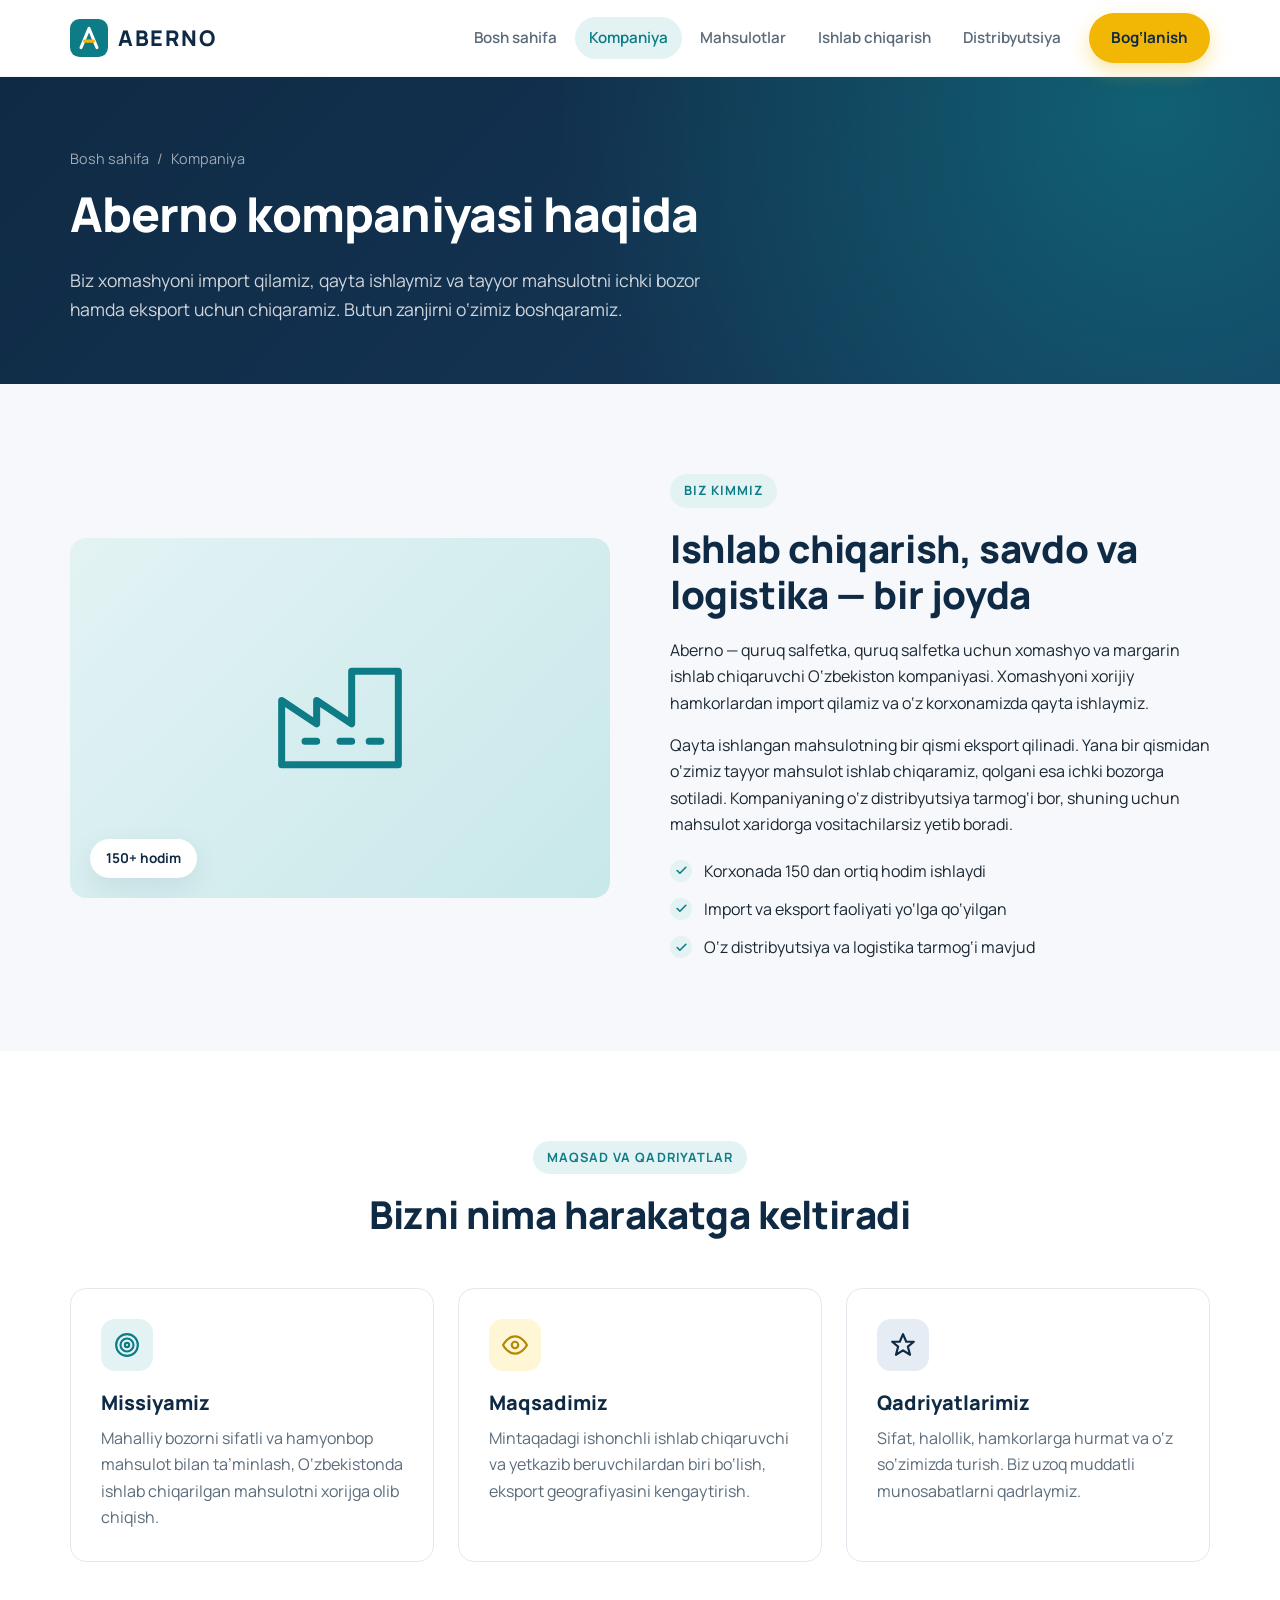
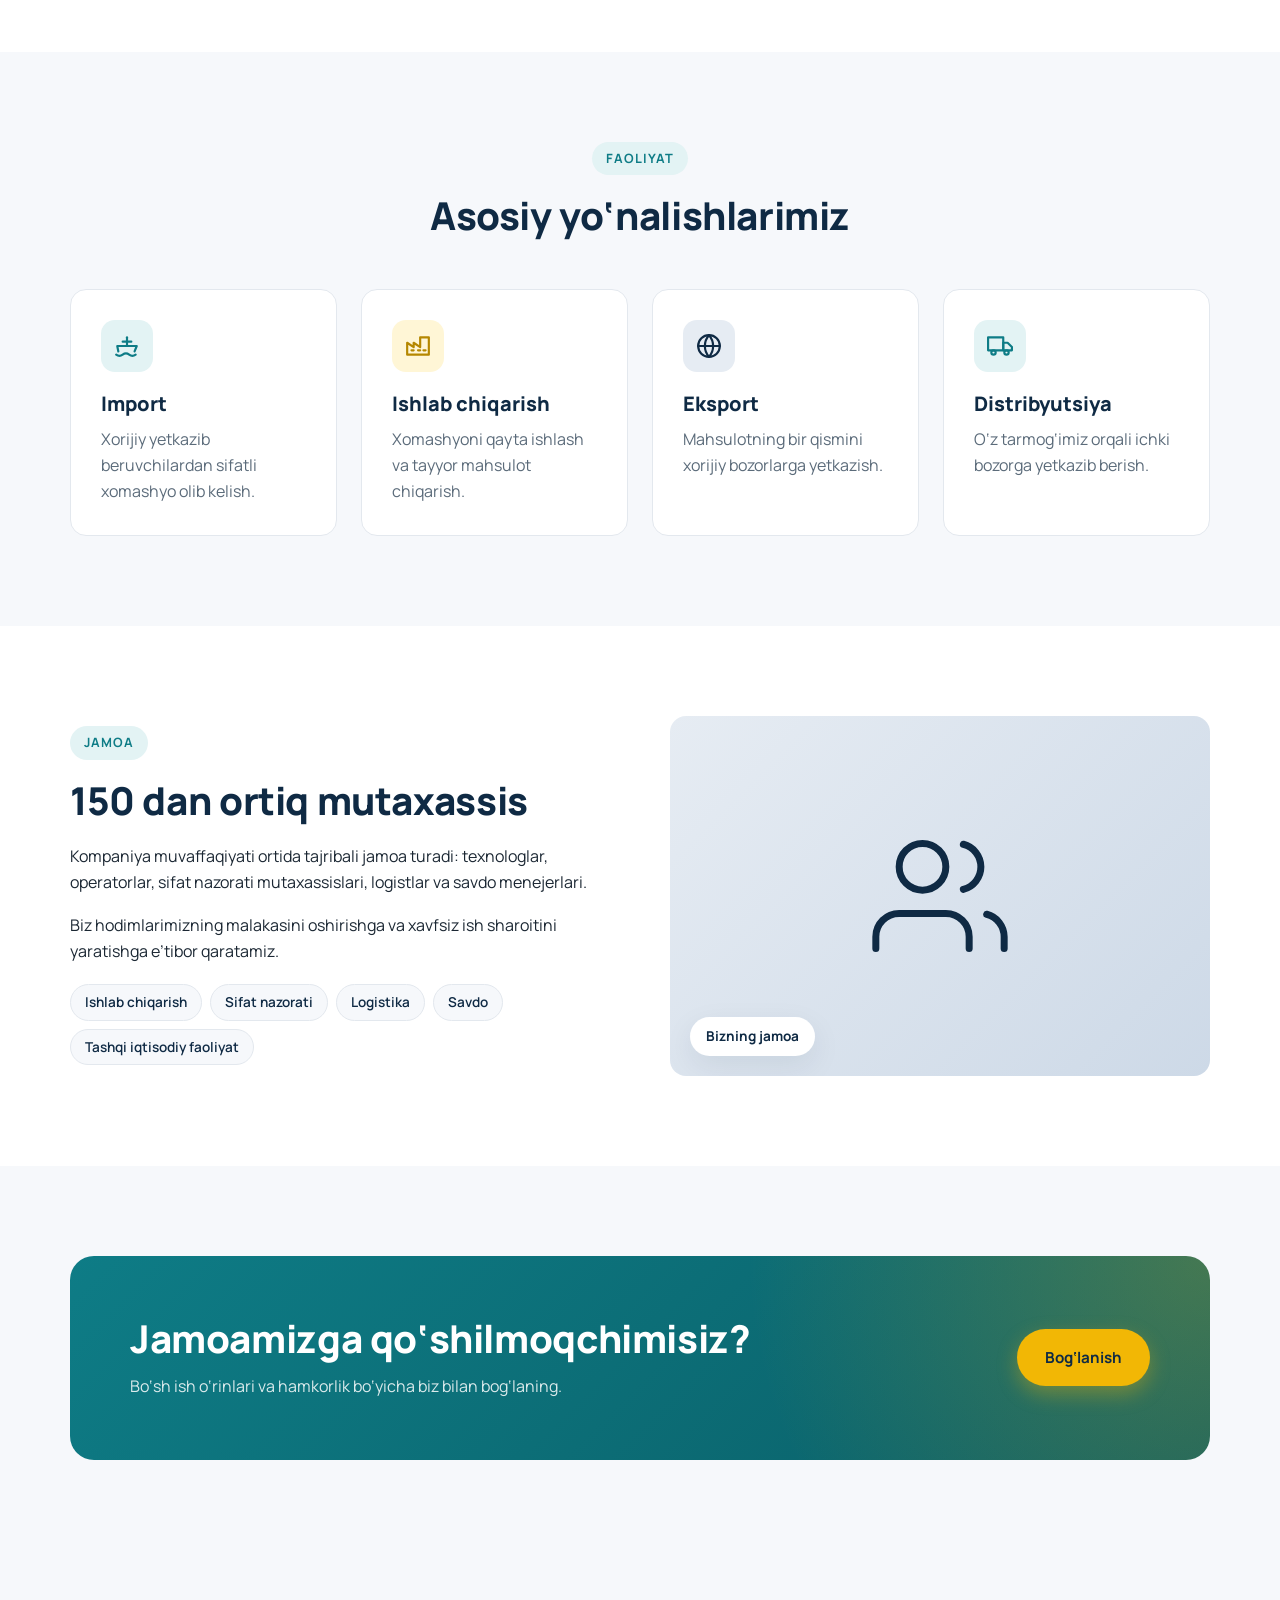
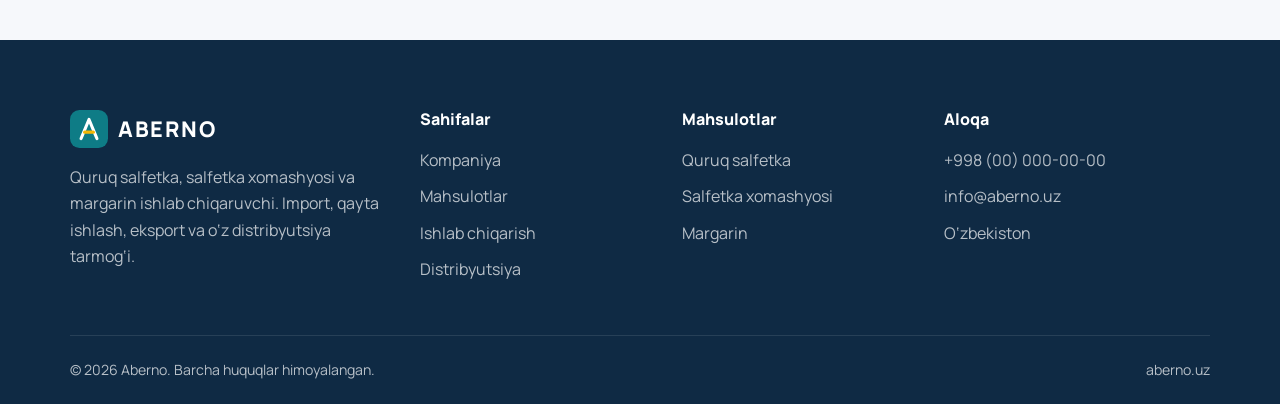
==== about.html @ 9ae6fd82 "Aberno kompaniyasi sayti: 6 ta sahifa, umumiy CSS va JS" ====
<!DOCTYPE html>
<html lang="uz">
<head>
  <meta charset="UTF-8">
  <meta name="viewport" content="width=device-width, initial-scale=1.0">
  <title>Kompaniya haqida — Aberno</title>
  <meta name="description" content="Aberno kompaniyasi haqida: 150 dan ortiq hodim, o‘z ishlab chiqarishi, import, eksport va distribyutsiya tarmog‘i.">
  <link rel="icon" href="assets/logo.svg" type="image/svg+xml">
  <link rel="preconnect" href="https://fonts.googleapis.com">
  <link rel="preconnect" href="https://fonts.gstatic.com" crossorigin>
  <link href="https://fonts.googleapis.com/css2?family=Manrope:wght@400;500;600;700;800&display=swap" rel="stylesheet">
  <link rel="stylesheet" href="css/style.css">
</head>
<body>

  <header class="header">
    <div class="container header__inner">
      <a href="index.html" class="logo"><img src="assets/logo.svg" alt="" width="38" height="38"><span>ABERNO</span></a>
      <nav class="nav" id="nav" aria-label="Asosiy menyu">
        <a href="index.html" class="nav__link">Bosh sahifa</a>
        <a href="about.html" class="nav__link" aria-current="page">Kompaniya</a>
        <a href="products.html" class="nav__link">Mahsulotlar</a>
        <a href="production.html" class="nav__link">Ishlab chiqarish</a>
        <a href="distribution.html" class="nav__link">Distribyutsiya</a>
        <a href="contact.html" class="btn btn--primary nav__cta">Bog‘lanish</a>
      </nav>
      <button class="burger" aria-label="Menyuni ochish" aria-expanded="false" aria-controls="nav"><span></span><span></span><span></span></button>
    </div>
  </header>

  <main>
    <section class="page-hero">
      <div class="container">
        <div class="breadcrumb"><a href="index.html">Bosh sahifa</a><span>/</span><span>Kompaniya</span></div>
        <h1>Aberno kompaniyasi haqida</h1>
        <p>Biz xomashyoni import qilamiz, qayta ishlaymiz va tayyor mahsulotni ichki bozor hamda eksport uchun chiqaramiz. Butun zanjirni o‘zimiz boshqaramiz.</p>
      </div>
    </section>

    <!-- Kompaniya haqida -->
    <section class="section">
      <div class="container split">
        <div class="split__media bg-teal reveal">
          <svg class="big-icon" viewBox="0 0 24 24" fill="none" stroke="currentColor" stroke-width="1.2" stroke-linecap="round" stroke-linejoin="round" aria-hidden="true"><path d="M2 20V9l6 4V9l6 4V4h8v16Z"/><path d="M6 16h2M12 16h2M17 16h2"/></svg>
          <span class="tag">150+ hodim</span>
        </div>
        <div class="reveal">
          <span class="eyebrow eyebrow--dark">Biz kimmiz</span>
          <h2>Ishlab chiqarish, savdo va logistika — bir joyda</h2>
          <p>Aberno — quruq salfetka, quruq salfetka uchun xomashyo va margarin ishlab chiqaruvchi O‘zbekiston kompaniyasi. Xomashyoni xorijiy hamkorlardan import qilamiz va o‘z korxonamizda qayta ishlaymiz.</p>
          <p>Qayta ishlangan mahsulotning bir qismi eksport qilinadi. Yana bir qismidan o‘zimiz tayyor mahsulot ishlab chiqaramiz, qolgani esa ichki bozorga sotiladi. Kompaniyaning o‘z distribyutsiya tarmog‘i bor, shuning uchun mahsulot xaridorga vositachilarsiz yetib boradi.</p>
          <ul class="check-list">
            <li>Korxonada 150 dan ortiq hodim ishlaydi</li>
            <li>Import va eksport faoliyati yo‘lga qo‘yilgan</li>
            <li>O‘z distribyutsiya va logistika tarmog‘i mavjud</li>
          </ul>
        </div>
      </div>
    </section>

    <!-- Missiya / qarashlar -->
    <section class="section section--white">
      <div class="container">
        <div class="section__head reveal">
          <span class="eyebrow eyebrow--dark">Maqsad va qadriyatlar</span>
          <h2>Bizni nima harakatga keltiradi</h2>
        </div>
        <div class="grid grid--3">
          <div class="card reveal">
            <div class="icon-box"><svg viewBox="0 0 24 24" fill="none" stroke="currentColor" stroke-width="2" stroke-linecap="round" stroke-linejoin="round"><circle cx="12" cy="12" r="10"/><circle cx="12" cy="12" r="6"/><circle cx="12" cy="12" r="2"/></svg></div>
            <h3>Missiyamiz</h3>
            <p>Mahalliy bozorni sifatli va hamyonbop mahsulot bilan ta’minlash, O‘zbekistonda ishlab chiqarilgan mahsulotni xorijga olib chiqish.</p>
          </div>
          <div class="card reveal">
            <div class="icon-box icon-box--accent"><svg viewBox="0 0 24 24" fill="none" stroke="currentColor" stroke-width="2" stroke-linecap="round" stroke-linejoin="round"><path d="M1 12s4-8 11-8 11 8 11 8-4 8-11 8S1 12 1 12Z"/><circle cx="12" cy="12" r="3"/></svg></div>
            <h3>Maqsadimiz</h3>
            <p>Mintaqadagi ishonchli ishlab chiqaruvchi va yetkazib beruvchilardan biri bo‘lish, eksport geografiyasini kengaytirish.</p>
          </div>
          <div class="card reveal">
            <div class="icon-box icon-box--navy"><svg viewBox="0 0 24 24" fill="none" stroke="currentColor" stroke-width="2" stroke-linecap="round" stroke-linejoin="round"><path d="m12 2 3 7h7l-5.5 4.5 2 7.5L12 17l-6.5 4 2-7.5L2 9h7z"/></svg></div>
            <h3>Qadriyatlarimiz</h3>
            <p>Sifat, halollik, hamkorlarga hurmat va o‘z so‘zimizda turish. Biz uzoq muddatli munosabatlarni qadrlaymiz.</p>
          </div>
        </div>
      </div>
    </section>

    <!-- Faoliyat yo'nalishlari -->
    <section class="section">
      <div class="container">
        <div class="section__head reveal">
          <span class="eyebrow eyebrow--dark">Faoliyat</span>
          <h2>Asosiy yo‘nalishlarimiz</h2>
        </div>
        <div class="grid grid--4">
          <div class="card reveal">
            <div class="icon-box"><svg viewBox="0 0 24 24" fill="none" stroke="currentColor" stroke-width="2" stroke-linecap="round" stroke-linejoin="round"><path d="M2 20c2 1.5 4 1.5 6 0s4-1.5 6 0 4 1.5 6 0"/><path d="M4 17 3 12h18l-2 5"/><path d="M12 12V4"/><path d="M8 8h8"/></svg></div>
            <h3>Import</h3>
            <p>Xorijiy yetkazib beruvchilardan sifatli xomashyo olib kelish.</p>
          </div>
          <div class="card reveal">
            <div class="icon-box icon-box--accent"><svg viewBox="0 0 24 24" fill="none" stroke="currentColor" stroke-width="2" stroke-linecap="round" stroke-linejoin="round"><path d="M2 20V9l6 4V9l6 4V4h8v16Z"/><path d="M6 16h2M12 16h2M17 16h2"/></svg></div>
            <h3>Ishlab chiqarish</h3>
            <p>Xomashyoni qayta ishlash va tayyor mahsulot chiqarish.</p>
          </div>
          <div class="card reveal">
            <div class="icon-box icon-box--navy"><svg viewBox="0 0 24 24" fill="none" stroke="currentColor" stroke-width="2" stroke-linecap="round" stroke-linejoin="round"><circle cx="12" cy="12" r="10"/><path d="M2 12h20"/><path d="M12 2a15 15 0 0 1 0 20 15 15 0 0 1 0-20"/></svg></div>
            <h3>Eksport</h3>
            <p>Mahsulotning bir qismini xorijiy bozorlarga yetkazish.</p>
          </div>
          <div class="card reveal">
            <div class="icon-box"><svg viewBox="0 0 24 24" fill="none" stroke="currentColor" stroke-width="2" stroke-linecap="round" stroke-linejoin="round"><path d="M1 4h14v12H1z"/><path d="M15 9h4l4 4v3h-8z"/><circle cx="6" cy="18" r="2"/><circle cx="18" cy="18" r="2"/></svg></div>
            <h3>Distribyutsiya</h3>
            <p>O‘z tarmog‘imiz orqali ichki bozorga yetkazib berish.</p>
          </div>
        </div>
      </div>
    </section>

    <!-- Jamoa -->
    <section class="section section--white">
      <div class="container split split--reverse">
        <div class="split__media bg-navy reveal">
          <svg class="big-icon" viewBox="0 0 24 24" fill="none" stroke="currentColor" stroke-width="1.2" stroke-linecap="round" stroke-linejoin="round" aria-hidden="true"><path d="M17 21v-2a4 4 0 0 0-4-4H5a4 4 0 0 0-4 4v2"/><circle cx="9" cy="7" r="4"/><path d="M23 21v-2a4 4 0 0 0-3-3.87"/><path d="M16 3.13a4 4 0 0 1 0 7.75"/></svg>
          <span class="tag">Bizning jamoa</span>
        </div>
        <div class="reveal">
          <span class="eyebrow eyebrow--dark">Jamoa</span>
          <h2>150 dan ortiq mutaxassis</h2>
          <p>Kompaniya muvaffaqiyati ortida tajribali jamoa turadi: texnologlar, operatorlar, sifat nazorati mutaxassislari, logistlar va savdo menejerlari.</p>
          <p>Biz hodimlarimizning malakasini oshirishga va xavfsiz ish sharoitini yaratishga e’tibor qaratamiz.</p>
          <div class="chips">
            <span class="chip">Ishlab chiqarish</span>
            <span class="chip">Sifat nazorati</span>
            <span class="chip">Logistika</span>
            <span class="chip">Savdo</span>
            <span class="chip">Tashqi iqtisodiy faoliyat</span>
          </div>
        </div>
      </div>
    </section>

    <section class="section">
      <div class="container">
        <div class="cta reveal">
          <div>
            <h2>Jamoamizga qo‘shilmoqchimisiz?</h2>
            <p>Bo‘sh ish o‘rinlari va hamkorlik bo‘yicha biz bilan bog‘laning.</p>
          </div>
          <div class="cta__actions">
            <a href="contact.html" class="btn btn--primary">Bog‘lanish</a>
          </div>
        </div>
      </div>
    </section>
  </main>

  <footer class="footer">
    <div class="container">
      <div class="footer__grid">
        <div>
          <a href="index.html" class="logo"><img src="assets/logo.svg" alt="" width="38" height="38"><span>ABERNO</span></a>
          <p>Quruq salfetka, salfetka xomashyosi va margarin ishlab chiqaruvchi. Import, qayta ishlash, eksport va o‘z distribyutsiya tarmog‘i.</p>
        </div>
        <div>
          <h4>Sahifalar</h4>
          <ul>
            <li><a href="about.html">Kompaniya</a></li>
            <li><a href="products.html">Mahsulotlar</a></li>
            <li><a href="production.html">Ishlab chiqarish</a></li>
            <li><a href="distribution.html">Distribyutsiya</a></li>
          </ul>
        </div>
        <div>
          <h4>Mahsulotlar</h4>
          <ul>
            <li><a href="products.html#salfetka">Quruq salfetka</a></li>
            <li><a href="products.html#xomashyo">Salfetka xomashyosi</a></li>
            <li><a href="products.html#margarin">Margarin</a></li>
          </ul>
        </div>
        <div>
          <h4>Aloqa</h4>
          <ul>
            <li><a href="tel:+998000000000">+998 (00) 000-00-00</a></li>
            <li><a href="mailto:info@aberno.uz">info@aberno.uz</a></li>
            <li>O‘zbekiston</li>
          </ul>
        </div>
      </div>
      <div class="footer__bottom">
        <span>© <span data-year>2026</span> Aberno. Barcha huquqlar himoyalangan.</span>
        <span>aberno.uz</span>
      </div>
    </div>
  </footer>

  <script src="js/main.js"></script>
</body>
</html>
---- css/style.css ----
/* =========================================================
   ABERNO — umumiy uslublar
   ========================================================= */

:root {
  --navy: #0f2a44;
  --navy-2: #163a5c;
  --teal: #0e7c86;
  --teal-light: #e3f3f4;
  --accent: #f2b705;
  --accent-light: #fff6d6;
  --bg: #f6f8fb;
  --surface: #ffffff;
  --text: #1b2733;
  --muted: #5b6b7a;
  --border: #e3e8ee;
  --radius: 16px;
  --radius-sm: 10px;
  --shadow: 0 10px 30px rgba(15, 42, 68, 0.08);
  --shadow-lg: 0 20px 50px rgba(15, 42, 68, 0.14);
  --container: 1180px;
  --header-h: 76px;
  --font: "Manrope", system-ui, -apple-system, "Segoe UI", Roboto, sans-serif;
}

*,
*::before,
*::after { box-sizing: border-box; }

html { scroll-behavior: smooth; scroll-padding-top: calc(var(--header-h) + 16px); }

body {
  margin: 0;
  font-family: var(--font);
  font-size: 16px;
  line-height: 1.65;
  color: var(--text);
  background: var(--bg);
  -webkit-font-smoothing: antialiased;
}

img, svg { max-width: 100%; display: block; }
a { color: inherit; text-decoration: none; }
h1, h2, h3, h4 { margin: 0 0 .5em; line-height: 1.2; color: var(--navy); font-weight: 800; }
h1 { font-size: clamp(2rem, 4.6vw, 3.4rem); letter-spacing: -.02em; }
h2 { font-size: clamp(1.6rem, 3vw, 2.4rem); letter-spacing: -.01em; }
h3 { font-size: 1.25rem; }
p { margin: 0 0 1em; }

.container { width: 100%; max-width: var(--container); margin: 0 auto; padding: 0 20px; }

/* ---------- Tugmalar ---------- */
.btn {
  display: inline-flex; align-items: center; justify-content: center; gap: 8px;
  padding: 14px 26px; border-radius: 999px; border: 2px solid transparent;
  font: inherit; font-weight: 700; font-size: .95rem; cursor: pointer;
  transition: transform .2s, background .2s, color .2s, box-shadow .2s, border-color .2s;
}
.btn:hover { transform: translateY(-2px); }
.btn--primary { background: var(--accent); color: var(--navy); box-shadow: 0 8px 20px rgba(242, 183, 5, .35); }
.btn--primary:hover { background: #ffc81f; }
.btn--teal { background: var(--teal); color: #fff; }
.btn--teal:hover { background: #0b6a73; }
.btn--ghost { border-color: rgba(255, 255, 255, .5); color: #fff; }
.btn--ghost:hover { background: rgba(255, 255, 255, .1); border-color: #fff; }
.btn--outline { border-color: var(--teal); color: var(--teal); }
.btn--outline:hover { background: var(--teal); color: #fff; }

/* ---------- Header ---------- */
.header {
  position: sticky; top: 0; z-index: 100;
  border-bottom: 1px solid transparent; transition: box-shadow .3s, border-color .3s;
}
/* Blur alohida qatlamda: header'ning o'zida backdrop-filter bo'lsa, mobil menyu (position: fixed) header ichiga qamalib qoladi */
.header::before {
  content: ""; position: absolute; inset: 0; z-index: -1;
  background: rgba(255, 255, 255, .92); backdrop-filter: blur(10px);
}
.header.is-scrolled { box-shadow: 0 4px 20px rgba(15, 42, 68, .08); border-color: var(--border); }
.header__inner { display: flex; align-items: center; justify-content: space-between; height: var(--header-h); }

.logo { display: flex; align-items: center; gap: 10px; font-weight: 800; font-size: 1.35rem; letter-spacing: .08em; color: var(--navy); }
.logo img { width: 38px; height: 38px; }

.nav { display: flex; align-items: center; gap: 4px; }
.nav__link { padding: 8px 14px; border-radius: 999px; font-weight: 600; font-size: .95rem; color: var(--muted); transition: color .2s, background .2s; }
.nav__link:hover { color: var(--navy); background: var(--bg); }
.nav__link[aria-current="page"] { color: var(--teal); background: var(--teal-light); }
.nav__cta { margin-left: 10px; padding: 10px 20px; }

.burger { display: none; width: 44px; height: 44px; border: 0; background: transparent; cursor: pointer; padding: 10px; }
.burger span { display: block; height: 2px; background: var(--navy); margin: 5px 0; border-radius: 2px; transition: transform .3s, opacity .3s; }
.burger[aria-expanded="true"] span:nth-child(1) { transform: translateY(7px) rotate(45deg); }
.burger[aria-expanded="true"] span:nth-child(2) { opacity: 0; }
.burger[aria-expanded="true"] span:nth-child(3) { transform: translateY(-7px) rotate(-45deg); }

/* ---------- Hero (bosh sahifa) ---------- */
.hero {
  position: relative; overflow: hidden; color: #fff;
  background: radial-gradient(circle at 85% 20%, rgba(14, 124, 134, .55), transparent 45%),
              linear-gradient(135deg, var(--navy) 0%, var(--navy-2) 100%);
  padding: 90px 0 110px;
}
.hero::after {
  content: ""; position: absolute; inset: auto -10% -60px -10%; height: 120px;
  background: var(--bg); border-radius: 50% 50% 0 0;
}
.hero__grid { display: grid; grid-template-columns: 1.1fr .9fr; gap: 48px; align-items: center; position: relative; z-index: 1; }
.hero h1 { color: #fff; }
.hero h1 span { color: var(--accent); }
.hero__lead { font-size: 1.15rem; color: rgba(255, 255, 255, .8); max-width: 560px; }
.hero__actions { display: flex; flex-wrap: wrap; gap: 14px; margin-top: 28px; }
.eyebrow {
  display: inline-block; padding: 6px 14px; border-radius: 999px; margin-bottom: 18px;
  font-size: .8rem; font-weight: 700; letter-spacing: .08em; text-transform: uppercase;
  background: rgba(242, 183, 5, .15); color: var(--accent);
}
.eyebrow--dark { background: var(--teal-light); color: var(--teal); }

.hero__visual { position: relative; min-height: 400px; }
.float-card {
  position: absolute; display: flex; align-items: center; gap: 14px;
  background: #fff; color: var(--text); border-radius: var(--radius); padding: 18px 22px;
  box-shadow: var(--shadow-lg); width: 290px; animation: float 6s ease-in-out infinite;
}
.float-card strong { display: block; color: var(--navy); }
.float-card small { color: var(--muted); }
.float-card:nth-of-type(2) { top: 10px; left: 0; }
.float-card:nth-of-type(3) { top: 145px; right: 0; animation-delay: -2s; }
.float-card:nth-of-type(4) { top: 280px; left: 30px; animation-delay: -4s; }
.hero__circle {
  position: absolute; width: 320px; height: 320px; border-radius: 50%;
  top: 40px; left: 50%; transform: translateX(-50%);
  border: 2px dashed rgba(255, 255, 255, .2);
}
@keyframes float { 0%, 100% { transform: translateY(0); } 50% { transform: translateY(-10px); } }

.icon-box {
  flex: none; display: grid; place-items: center; width: 52px; height: 52px;
  border-radius: 14px; background: var(--teal-light); color: var(--teal);
}
.icon-box--accent { background: var(--accent-light); color: #b58700; }
.icon-box--navy { background: #e6ecf3; color: var(--navy); }
.icon-box svg { width: 26px; height: 26px; }

/* ---------- Ichki sahifa sarlavhasi ---------- */
.page-hero {
  color: #fff; padding: 70px 0 60px;
  background: radial-gradient(circle at 90% 10%, rgba(14, 124, 134, .6), transparent 50%),
              linear-gradient(135deg, var(--navy), var(--navy-2));
}
.page-hero h1 { color: #fff; font-size: clamp(1.9rem, 4vw, 3rem); }
.page-hero p { color: rgba(255, 255, 255, .8); max-width: 640px; font-size: 1.1rem; margin: 0; }
.breadcrumb { display: flex; gap: 8px; font-size: .9rem; color: rgba(255, 255, 255, .6); margin-bottom: 14px; }
.breadcrumb a:hover { color: var(--accent); }

/* ---------- Bo'limlar ---------- */
.section { padding: 90px 0; }
.section--white { background: var(--surface); }
.section__head { max-width: 680px; margin: 0 auto 50px; text-align: center; }
.section__head p { color: var(--muted); font-size: 1.05rem; }
.section__head--left { margin-left: 0; text-align: left; }

.grid { display: grid; gap: 24px; }
.grid--2 { grid-template-columns: repeat(2, 1fr); }
.grid--3 { grid-template-columns: repeat(3, 1fr); }
.grid--4 { grid-template-columns: repeat(4, 1fr); }

.card {
  background: var(--surface); border: 1px solid var(--border); border-radius: var(--radius);
  padding: 30px; transition: transform .25s, box-shadow .25s, border-color .25s;
}
.card:hover { transform: translateY(-6px); box-shadow: var(--shadow); border-color: transparent; }
.card .icon-box { margin-bottom: 20px; }
.card p { color: var(--muted); margin: 0; }
.card__link { display: inline-flex; align-items: center; gap: 6px; margin-top: 18px; font-weight: 700; color: var(--teal); }
.card__link:hover { gap: 10px; }
.card__link, .card__link:hover { transition: gap .2s; }

/* Mahsulot kartasi */
.product-card { padding: 0; overflow: hidden; display: flex; flex-direction: column; }
.product-card__top { height: 170px; display: grid; place-items: center; }
.product-card__top svg { width: 90px; height: 90px; }
.product-card__body { padding: 28px; flex: 1; display: flex; flex-direction: column; }
.product-card__body .card__link { margin-top: auto; padding-top: 18px; }
.bg-teal { background: linear-gradient(135deg, #e3f3f4, #c8e8ea); color: var(--teal); }
.bg-accent { background: linear-gradient(135deg, #fff6d6, #ffe89a); color: #b58700; }
.bg-navy { background: linear-gradient(135deg, #e6ecf3, #cdd9e7); color: var(--navy); }

/* ---------- Statistika ---------- */
.stats {
  position: relative; z-index: 2; margin-top: -40px;
  display: grid; grid-template-columns: repeat(4, 1fr);
  background: var(--surface); border-radius: var(--radius); box-shadow: var(--shadow-lg);
}
.stat { padding: 30px 24px; text-align: center; border-right: 1px solid var(--border); }
.stat:last-child { border-right: 0; }
.stat__num { font-size: 2.3rem; font-weight: 800; color: var(--teal); line-height: 1.1; }
.stat__label { color: var(--muted); font-size: .92rem; margin-top: 6px; }

/* ---------- Ishlab chiqarish zanjiri ---------- */
.flow { display: grid; grid-template-columns: 1fr auto 1fr auto 1.3fr; align-items: center; gap: 18px; }
.flow__step {
  background: var(--surface); border: 1px solid var(--border); border-radius: var(--radius);
  padding: 26px; text-align: center;
}
.flow__step .icon-box { margin: 0 auto 14px; }
.flow__step p { color: var(--muted); font-size: .92rem; margin: 0; }
.flow__arrow { color: var(--teal); }
.flow__arrow svg { width: 36px; height: 36px; }
.flow__outputs { display: grid; gap: 12px; }
.flow__out {
  display: flex; align-items: center; gap: 14px; background: var(--surface);
  border: 1px solid var(--border); border-left: 4px solid var(--teal);
  border-radius: var(--radius-sm); padding: 14px 18px;
}
.flow__out:nth-child(2) { border-left-color: var(--accent); }
.flow__out:nth-child(3) { border-left-color: var(--navy); }
.flow__out strong { display: block; color: var(--navy); }
.flow__out small { color: var(--muted); }
.flow__out .icon-box { width: 42px; height: 42px; border-radius: 10px; }
.flow__out .icon-box svg { width: 22px; height: 22px; }

/* ---------- Ikki ustunli blok ---------- */
.split { display: grid; grid-template-columns: 1fr 1fr; gap: 60px; align-items: center; }
.split--reverse .split__media { order: 2; }
.split__media {
  border-radius: var(--radius); min-height: 360px; display: grid; place-items: center;
  position: relative; overflow: hidden;
}
.split__media svg.big-icon { width: 140px; height: 140px; }
.split__media .tag {
  position: absolute; bottom: 20px; left: 20px; background: #fff; border-radius: 999px;
  padding: 8px 16px; font-weight: 700; font-size: .85rem; color: var(--navy); box-shadow: var(--shadow);
}

.check-list { list-style: none; padding: 0; margin: 20px 0 0; display: grid; gap: 12px; }
.check-list li { display: flex; gap: 12px; align-items: flex-start; }
.check-list li::before {
  content: ""; flex: none; width: 22px; height: 22px; margin-top: 2px; border-radius: 50%;
  background: var(--teal-light) url("data:image/svg+xml,%3Csvg xmlns='http://www.w3.org/2000/svg' viewBox='0 0 24 24' fill='none' stroke='%230e7c86' stroke-width='3' stroke-linecap='round' stroke-linejoin='round'%3E%3Cpath d='M20 6 9 17l-5-5'/%3E%3C/svg%3E") center / 13px no-repeat;
}

.chips { display: flex; flex-wrap: wrap; gap: 8px; margin-top: 20px; }
.chip { padding: 6px 14px; border-radius: 999px; background: var(--bg); border: 1px solid var(--border); font-size: .85rem; font-weight: 600; color: var(--navy); }

/* ---------- Qadamlar ---------- */
.steps { counter-reset: step; display: grid; gap: 20px; grid-template-columns: repeat(4, 1fr); }
.step { position: relative; padding: 30px 26px; background: var(--surface); border-radius: var(--radius); border: 1px solid var(--border); }
.step::before {
  counter-increment: step; content: "0" counter(step);
  display: block; font-size: 2.2rem; font-weight: 800; color: var(--teal); opacity: .25; margin-bottom: 10px;
}
.step p { color: var(--muted); margin: 0; font-size: .95rem; }

/* ---------- Timeline (ishlab chiqarish) ---------- */
.timeline { position: relative; max-width: 820px; margin: 0 auto; }
.timeline::before { content: ""; position: absolute; left: 25px; top: 0; bottom: 0; width: 2px; background: var(--border); }
.tl-item { position: relative; padding-left: 80px; margin-bottom: 40px; }
.tl-item:last-child { margin-bottom: 0; }
.tl-item .icon-box { position: absolute; left: 0; top: 0; background: var(--teal); color: #fff; box-shadow: 0 0 0 6px var(--bg); }
.tl-item p { color: var(--muted); margin: 0; }

/* ---------- CTA ---------- */
.cta {
  border-radius: 24px; padding: 60px; color: #fff; display: flex; align-items: center; justify-content: space-between; gap: 30px;
  background: radial-gradient(circle at 100% 0%, rgba(242, 183, 5, .25), transparent 40%),
              linear-gradient(135deg, var(--teal), #0a5f67);
}
.cta h2 { color: #fff; margin-bottom: .3em; }
.cta p { color: rgba(255, 255, 255, .85); margin: 0; max-width: 560px; }
.cta__actions { display: flex; gap: 12px; flex-wrap: wrap; flex: none; }

/* ---------- Kontakt ---------- */
.contact-grid { display: grid; grid-template-columns: .9fr 1.1fr; gap: 40px; align-items: start; }
.contact-info { display: grid; gap: 16px; }
.contact-item { display: flex; gap: 16px; align-items: flex-start; padding: 22px; background: var(--surface); border: 1px solid var(--border); border-radius: var(--radius); }
.contact-item strong { display: block; color: var(--navy); }
.contact-item span, .contact-item a { color: var(--muted); }
.contact-item a:hover { color: var(--teal); }

.form { background: var(--surface); border-radius: var(--radius); padding: 36px; box-shadow: var(--shadow); }
.form__row { display: grid; grid-template-columns: 1fr 1fr; gap: 16px; }
.field { display: flex; flex-direction: column; gap: 6px; margin-bottom: 16px; }
.field label { font-weight: 700; font-size: .9rem; color: var(--navy); }
.field input, .field select, .field textarea {
  font: inherit; padding: 13px 16px; border-radius: var(--radius-sm); border: 1.5px solid var(--border);
  background: var(--bg); color: var(--text); transition: border-color .2s, background .2s;
}
.field input:focus, .field select:focus, .field textarea:focus { outline: none; border-color: var(--teal); background: #fff; }
.field textarea { resize: vertical; min-height: 130px; }
.field.is-invalid input, .field.is-invalid select, .field.is-invalid textarea { border-color: #d64545; }
.field__error { color: #d64545; font-size: .82rem; min-height: 1em; }
.form__note { margin-top: 16px; padding: 14px 18px; border-radius: var(--radius-sm); background: var(--teal-light); color: var(--teal); font-weight: 600; display: none; }
.form__note.is-visible { display: block; }

.map-box {
  margin-top: 16px; border-radius: var(--radius); min-height: 220px; display: grid; place-items: center; text-align: center;
  background: repeating-linear-gradient(45deg, #eef2f6, #eef2f6 12px, #e6ecf1 12px, #e6ecf1 24px);
  color: var(--muted); border: 1px solid var(--border); padding: 20px;
}

/* ---------- Footer ---------- */
.footer { background: var(--navy); color: rgba(255, 255, 255, .7); padding: 70px 0 0; margin-top: 90px; }
.footer__grid { display: grid; grid-template-columns: 1.4fr 1fr 1fr 1.2fr; gap: 40px; }
.footer .logo { color: #fff; margin-bottom: 16px; }
.footer h4 { color: #fff; font-size: 1rem; margin-bottom: 18px; }
.footer ul { list-style: none; padding: 0; margin: 0; display: grid; gap: 10px; }
.footer a:hover { color: var(--accent); }
.footer__bottom { margin-top: 50px; padding: 22px 0; border-top: 1px solid rgba(255, 255, 255, .1); display: flex; justify-content: space-between; gap: 16px; flex-wrap: wrap; font-size: .88rem; }

/* ---------- Animatsiya ---------- */
.reveal { opacity: 0; transform: translateY(30px); transition: opacity .7s ease, transform .7s ease; }
.reveal.is-visible { opacity: 1; transform: none; }

@media (prefers-reduced-motion: reduce) {
  html { scroll-behavior: auto; }
  .reveal { opacity: 1; transform: none; transition: none; }
  .float-card { animation: none; }
}

/* ---------- Moslashuvchanlik ---------- */
@media (max-width: 1024px) {
  .grid--4, .steps { grid-template-columns: repeat(2, 1fr); }
  .flow { grid-template-columns: 1fr; }
  .flow__arrow { transform: rotate(90deg); justify-self: center; }
  .footer__grid { grid-template-columns: 1fr 1fr; }
}

@media (max-width: 900px) {
  .burger { display: block; }
  .nav {
    position: fixed; top: var(--header-h); left: 0; right: 0; bottom: 0;
    flex-direction: column; align-items: stretch; gap: 4px; padding: 20px;
    background: #fff; overflow-y: auto;
    opacity: 0; visibility: hidden; transform: translateY(-12px);
    transition: opacity .25s ease, transform .25s ease, visibility .25s;
  }
  .nav.is-open { opacity: 1; visibility: visible; transform: none; }
  .nav__link { padding: 14px 16px; font-size: 1.05rem; border-radius: var(--radius-sm); }
  .nav__cta { margin: 10px 0 0; }
  body.nav-open { overflow: hidden; }

  .hero { padding: 60px 0 100px; }
  .hero__grid, .split, .contact-grid { grid-template-columns: 1fr; gap: 40px; }
  .split--reverse .split__media { order: 0; }
  .hero__visual { min-height: auto; display: grid; gap: 14px; }
  .hero__circle { display: none; }
  .float-card { position: static; width: 100%; animation: none; }
  .grid--3 { grid-template-columns: 1fr 1fr; }
  .stats { grid-template-columns: 1fr 1fr; }
  .stat:nth-child(2) { border-right: 0; }
  .stat:nth-child(-n+2) { border-bottom: 1px solid var(--border); }
  .cta { flex-direction: column; align-items: flex-start; padding: 40px 28px; }
  .section { padding: 64px 0; }
}

@media (max-width: 600px) {
  .container { padding: 0 16px; }
  .grid--2, .grid--3, .grid--4, .steps, .form__row, .footer__grid { grid-template-columns: 1fr; }
  .stat__num { font-size: 1.8rem; }
  .stat { padding: 22px 12px; }
  .form { padding: 24px; }
  .split__media { min-height: 240px; }
  .hero__actions .btn, .cta__actions .btn { flex: 1 1 100%; }
}
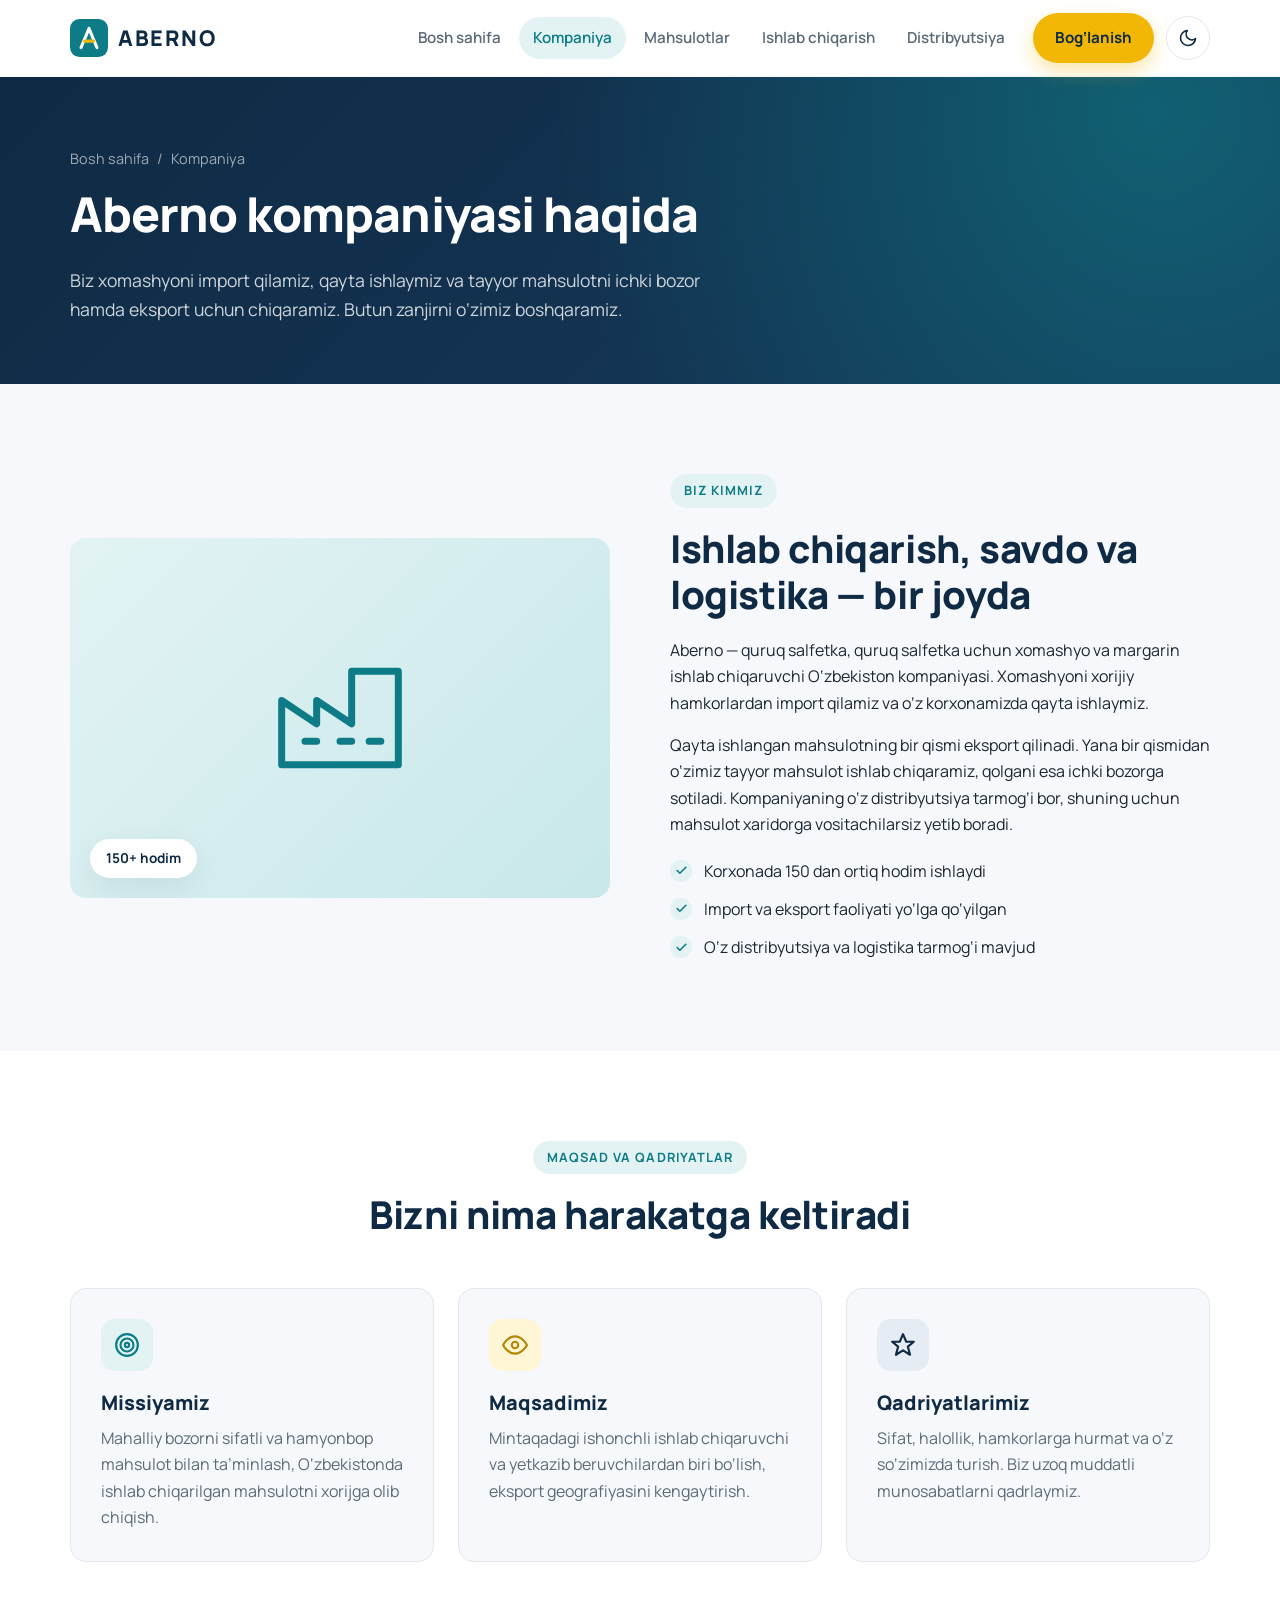
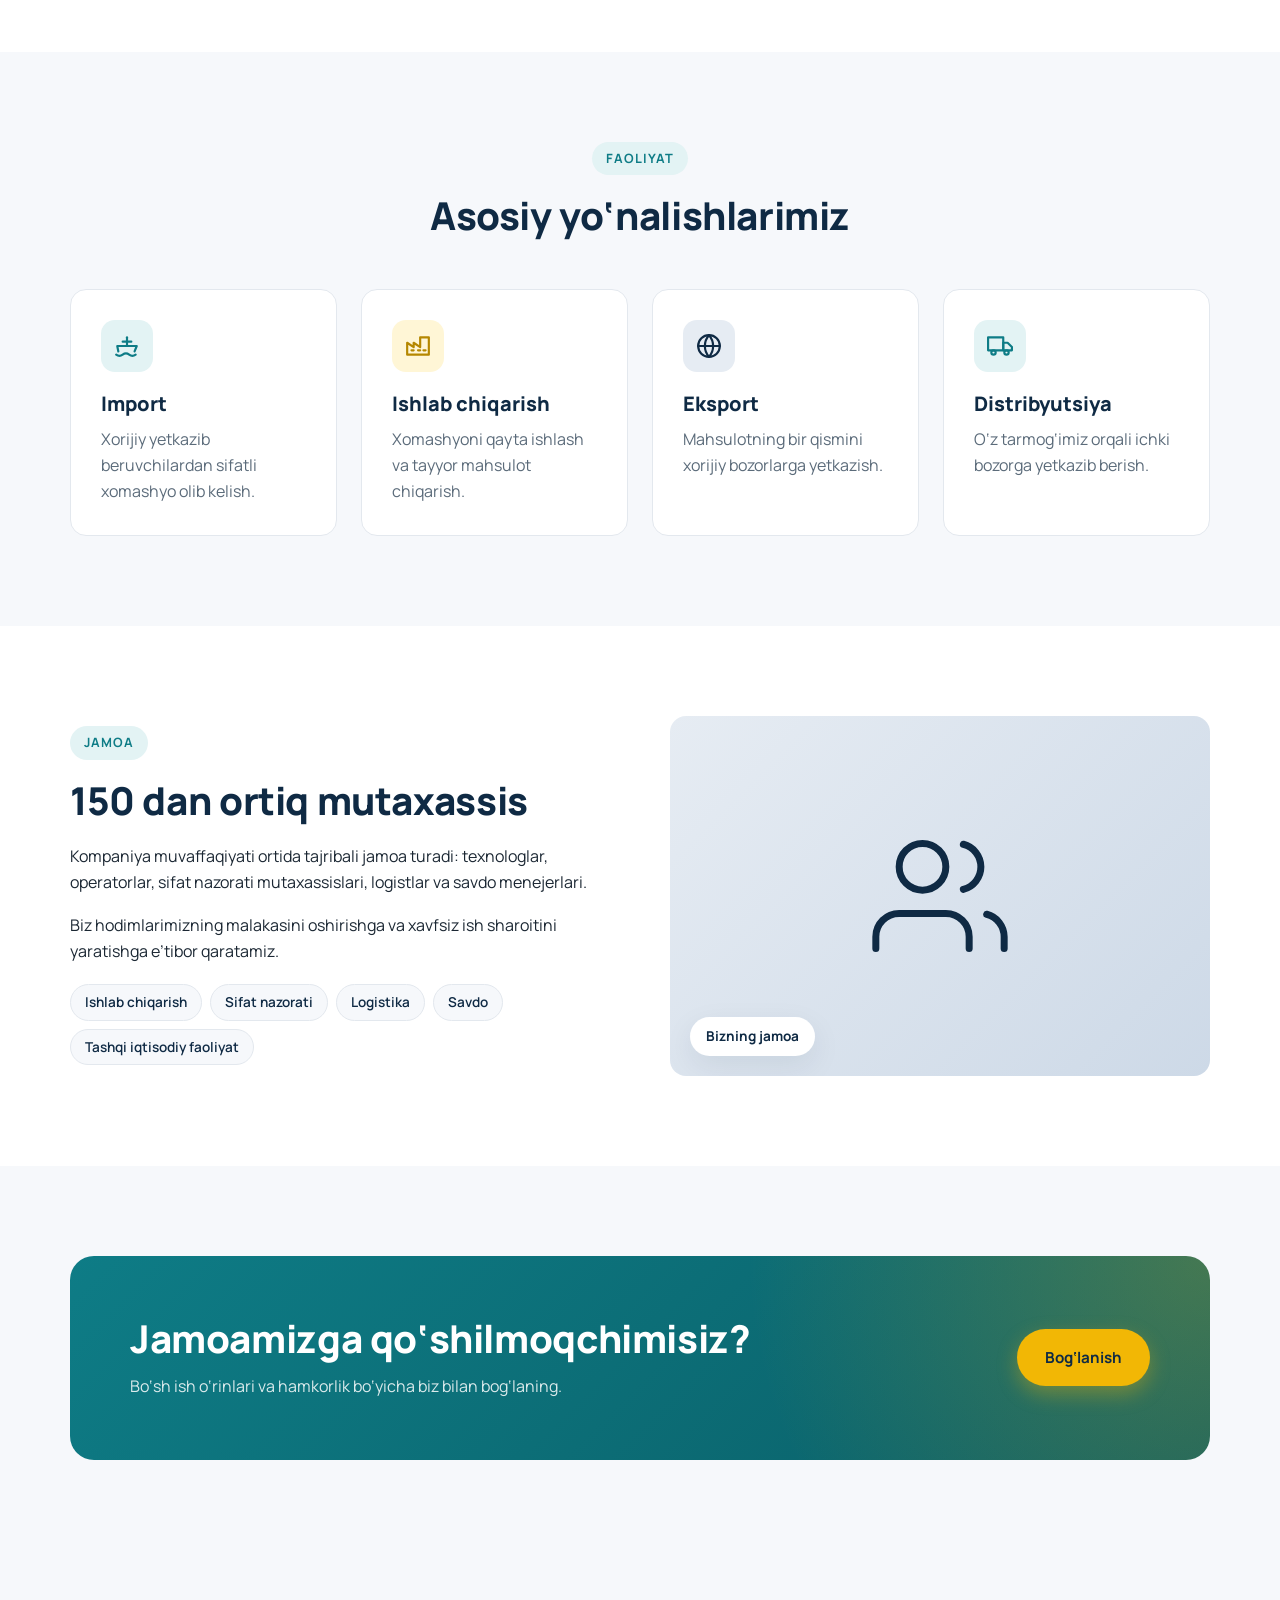
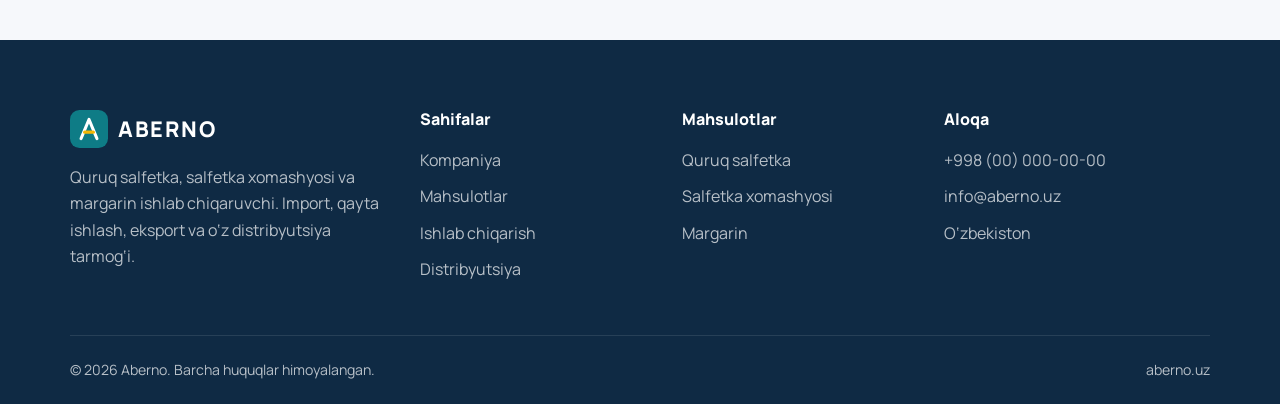
==== commit 50dc9ec5: "Yorug' va qorong'u rejim almashtirgich tugmasi qo'shildi" ====
--- a/about.html
+++ b/about.html
@@ -10,6 +10,7 @@
   <link rel="preconnect" href="https://fonts.gstatic.com" crossorigin>
   <link href="https://fonts.googleapis.com/css2?family=Manrope:wght@400;500;600;700;800&display=swap" rel="stylesheet">
   <link rel="stylesheet" href="css/style.css">
+  <script>try { var t = localStorage.getItem("theme"); if (t === "light" || t === "dark") document.documentElement.dataset.theme = t; } catch (e) {}</script>
 </head>
 <body>
 
@@ -24,7 +25,13 @@
         <a href="distribution.html" class="nav__link">Distribyutsiya</a>
         <a href="contact.html" class="btn btn--primary nav__cta">Bog‘lanish</a>
       </nav>
-      <button class="burger" aria-label="Menyuni ochish" aria-expanded="false" aria-controls="nav"><span></span><span></span><span></span></button>
+      <div class="header__actions">
+        <button type="button" class="theme-toggle" aria-label="Qorong‘u rejimga o‘tish" aria-pressed="false">
+          <svg class="icon-moon" viewBox="0 0 24 24" fill="none" stroke="currentColor" stroke-width="2" stroke-linecap="round" stroke-linejoin="round" aria-hidden="true"><path d="M21 12.8A9 9 0 1 1 11.2 3a7 7 0 0 0 9.8 9.8Z"/></svg>
+          <svg class="icon-sun" viewBox="0 0 24 24" fill="none" stroke="currentColor" stroke-width="2" stroke-linecap="round" stroke-linejoin="round" aria-hidden="true"><circle cx="12" cy="12" r="4"/><path d="M12 2v2M12 20v2M4.9 4.9l1.4 1.4M17.7 17.7l1.4 1.4M2 12h2M20 12h2M4.9 19.1l1.4-1.4M17.7 6.3l1.4-1.4"/></svg>
+        </button>
+        <button class="burger" aria-label="Menyuni ochish" aria-expanded="false" aria-controls="nav"><span></span><span></span><span></span></button>
+      </div>
     </div>
   </header>
 
--- a/css/style.css
+++ b/css/style.css
@@ -3,24 +3,123 @@
    ========================================================= */
 
 :root {
+  color-scheme: light;
+
+  /* Brend ranglari — ikkala rejimda ham bir xil */
   --navy: #0f2a44;
   --navy-2: #163a5c;
-  --teal: #0e7c86;
-  --teal-light: #e3f3f4;
+  --brand-teal: #0e7c86;
   --accent: #f2b705;
-  --accent-light: #fff6d6;
+
+  /* Rejimga qarab o'zgaradigan ranglar */
   --bg: #f6f8fb;
   --surface: #ffffff;
   --text: #1b2733;
+  --heading: #0f2a44;
   --muted: #5b6b7a;
   --border: #e3e8ee;
+  --link: #0e7c86;
+  --teal-soft: #e3f3f4;
+  --accent-soft: #fff6d6;
+  --accent-ink: #b58700;
+  --navy-soft: #e6ecf3;
+  --navy-ink: #0f2a44;
+  --grad-teal: linear-gradient(135deg, #e3f3f4, #c8e8ea);
+  --grad-accent: linear-gradient(135deg, #fff6d6, #ffe89a);
+  --grad-navy: linear-gradient(135deg, #e6ecf3, #cdd9e7);
+  --header-bg: rgba(255, 255, 255, .92);
+  --menu-bg: #ffffff;
+  --input-bg: #f6f8fb;
+  --input-focus-bg: #ffffff;
+  --hero-from: #0f2a44;
+  --hero-to: #163a5c;
+  --footer-bg: #0f2a44;
+  --map-a: #eef2f6;
+  --map-b: #e6ecf1;
+  --danger: #d64545;
+  --check-img: url("data:image/svg+xml,%3Csvg xmlns='http://www.w3.org/2000/svg' viewBox='0 0 24 24' fill='none' stroke='%230e7c86' stroke-width='3' stroke-linecap='round' stroke-linejoin='round'%3E%3Cpath d='M20 6 9 17l-5-5'/%3E%3C/svg%3E");
+  --shadow: 0 10px 30px rgba(15, 42, 68, 0.08);
+  --shadow-lg: 0 20px 50px rgba(15, 42, 68, 0.14);
+  --icon-sun: none;
+  --icon-moon: block;
+
   --radius: 16px;
   --radius-sm: 10px;
-  --shadow: 0 10px 30px rgba(15, 42, 68, 0.08);
-  --shadow-lg: 0 20px 50px rgba(15, 42, 68, 0.14);
   --container: 1180px;
   --header-h: 76px;
   --font: "Manrope", system-ui, -apple-system, "Segoe UI", Roboto, sans-serif;
+}
+
+/* Qorong'u rejim: foydalanuvchi tanlamagan bo'lsa tizim sozlamasiga ergashadi */
+@media (prefers-color-scheme: dark) {
+  :root:not([data-theme="light"]) {
+    color-scheme: dark;
+    --bg: #0b1520;
+    --surface: #121f2c;
+    --text: #d6e0ea;
+    --heading: #f1f5f9;
+    --muted: #93a4b5;
+    --border: #22344a;
+    --link: #4fc8d1;
+    --teal-soft: rgba(79, 200, 209, .12);
+    --accent-soft: rgba(242, 183, 5, .14);
+    --accent-ink: #f2c94c;
+    --navy-soft: rgba(148, 178, 212, .14);
+    --navy-ink: #bcd0e6;
+    --grad-teal: linear-gradient(135deg, #133c43, #0e2d33);
+    --grad-accent: linear-gradient(135deg, #3a300c, #2a2208);
+    --grad-navy: linear-gradient(135deg, #1b2f45, #132335);
+    --header-bg: rgba(11, 21, 32, .88);
+    --menu-bg: #0f1b27;
+    --input-bg: #0e1a26;
+    --input-focus-bg: #0b1520;
+    --hero-from: #0a1a2b;
+    --hero-to: #10263d;
+    --footer-bg: #07101a;
+    --map-a: #132131;
+    --map-b: #0f1b28;
+    --danger: #ff7b7b;
+    --check-img: url("data:image/svg+xml,%3Csvg xmlns='http://www.w3.org/2000/svg' viewBox='0 0 24 24' fill='none' stroke='%234fc8d1' stroke-width='3' stroke-linecap='round' stroke-linejoin='round'%3E%3Cpath d='M20 6 9 17l-5-5'/%3E%3C/svg%3E");
+    --shadow: 0 10px 30px rgba(0, 0, 0, .35);
+    --shadow-lg: 0 20px 50px rgba(0, 0, 0, .45);
+    --icon-sun: block;
+    --icon-moon: none;
+  }
+}
+
+/* Qorong'u rejim: foydalanuvchi tugma orqali tanlagan */
+:root[data-theme="dark"] {
+  color-scheme: dark;
+  --bg: #0b1520;
+  --surface: #121f2c;
+  --text: #d6e0ea;
+  --heading: #f1f5f9;
+  --muted: #93a4b5;
+  --border: #22344a;
+  --link: #4fc8d1;
+  --teal-soft: rgba(79, 200, 209, .12);
+  --accent-soft: rgba(242, 183, 5, .14);
+  --accent-ink: #f2c94c;
+  --navy-soft: rgba(148, 178, 212, .14);
+  --navy-ink: #bcd0e6;
+  --grad-teal: linear-gradient(135deg, #133c43, #0e2d33);
+  --grad-accent: linear-gradient(135deg, #3a300c, #2a2208);
+  --grad-navy: linear-gradient(135deg, #1b2f45, #132335);
+  --header-bg: rgba(11, 21, 32, .88);
+  --menu-bg: #0f1b27;
+  --input-bg: #0e1a26;
+  --input-focus-bg: #0b1520;
+  --hero-from: #0a1a2b;
+  --hero-to: #10263d;
+  --footer-bg: #07101a;
+  --map-a: #132131;
+  --map-b: #0f1b28;
+  --danger: #ff7b7b;
+  --check-img: url("data:image/svg+xml,%3Csvg xmlns='http://www.w3.org/2000/svg' viewBox='0 0 24 24' fill='none' stroke='%234fc8d1' stroke-width='3' stroke-linecap='round' stroke-linejoin='round'%3E%3Cpath d='M20 6 9 17l-5-5'/%3E%3C/svg%3E");
+  --shadow: 0 10px 30px rgba(0, 0, 0, .35);
+  --shadow-lg: 0 20px 50px rgba(0, 0, 0, .45);
+  --icon-sun: block;
+  --icon-moon: none;
 }
 
 *,
@@ -37,11 +136,12 @@
   color: var(--text);
   background: var(--bg);
   -webkit-font-smoothing: antialiased;
+  transition: background-color .3s, color .3s;
 }
 
 img, svg { max-width: 100%; display: block; }
 a { color: inherit; text-decoration: none; }
-h1, h2, h3, h4 { margin: 0 0 .5em; line-height: 1.2; color: var(--navy); font-weight: 800; }
+h1, h2, h3, h4 { margin: 0 0 .5em; line-height: 1.2; color: var(--heading); font-weight: 800; }
 h1 { font-size: clamp(2rem, 4.6vw, 3.4rem); letter-spacing: -.02em; }
 h2 { font-size: clamp(1.6rem, 3vw, 2.4rem); letter-spacing: -.01em; }
 h3 { font-size: 1.25rem; }
@@ -59,12 +159,12 @@
 .btn:hover { transform: translateY(-2px); }
 .btn--primary { background: var(--accent); color: var(--navy); box-shadow: 0 8px 20px rgba(242, 183, 5, .35); }
 .btn--primary:hover { background: #ffc81f; }
-.btn--teal { background: var(--teal); color: #fff; }
+.btn--teal { background: var(--brand-teal); color: #fff; }
 .btn--teal:hover { background: #0b6a73; }
 .btn--ghost { border-color: rgba(255, 255, 255, .5); color: #fff; }
 .btn--ghost:hover { background: rgba(255, 255, 255, .1); border-color: #fff; }
-.btn--outline { border-color: var(--teal); color: var(--teal); }
-.btn--outline:hover { background: var(--teal); color: #fff; }
+.btn--outline { border-color: var(--link); color: var(--link); }
+.btn--outline:hover { background: var(--brand-teal); border-color: var(--brand-teal); color: #fff; }
 
 /* ---------- Header ---------- */
 .header {
@@ -74,22 +174,34 @@
 /* Blur alohida qatlamda: header'ning o'zida backdrop-filter bo'lsa, mobil menyu (position: fixed) header ichiga qamalib qoladi */
 .header::before {
   content: ""; position: absolute; inset: 0; z-index: -1;
-  background: rgba(255, 255, 255, .92); backdrop-filter: blur(10px);
+  background: var(--header-bg); backdrop-filter: blur(10px); transition: background-color .3s;
 }
 .header.is-scrolled { box-shadow: 0 4px 20px rgba(15, 42, 68, .08); border-color: var(--border); }
-.header__inner { display: flex; align-items: center; justify-content: space-between; height: var(--header-h); }
-
-.logo { display: flex; align-items: center; gap: 10px; font-weight: 800; font-size: 1.35rem; letter-spacing: .08em; color: var(--navy); }
+.header__inner { display: flex; align-items: center; justify-content: space-between; gap: 12px; height: var(--header-h); }
+.header__actions { display: flex; align-items: center; gap: 6px; }
+
+.logo { display: flex; align-items: center; gap: 10px; font-weight: 800; font-size: 1.35rem; letter-spacing: .08em; color: var(--heading); }
 .logo img { width: 38px; height: 38px; }
 
-.nav { display: flex; align-items: center; gap: 4px; }
+.nav { display: flex; align-items: center; gap: 4px; margin-left: auto; }
 .nav__link { padding: 8px 14px; border-radius: 999px; font-weight: 600; font-size: .95rem; color: var(--muted); transition: color .2s, background .2s; }
-.nav__link:hover { color: var(--navy); background: var(--bg); }
-.nav__link[aria-current="page"] { color: var(--teal); background: var(--teal-light); }
+.nav__link:hover { color: var(--heading); background: var(--bg); }
+.nav__link[aria-current="page"] { color: var(--link); background: var(--teal-soft); }
 .nav__cta { margin-left: 10px; padding: 10px 20px; }
 
+.theme-toggle {
+  display: grid; place-items: center; width: 44px; height: 44px; padding: 0;
+  border-radius: 50%; border: 1px solid var(--border); background: var(--surface);
+  color: var(--heading); cursor: pointer; transition: background .2s, border-color .2s, transform .2s;
+}
+.theme-toggle:hover { border-color: var(--link); color: var(--link); }
+.theme-toggle:focus-visible { outline: 2px solid var(--link); outline-offset: 2px; }
+.theme-toggle svg { width: 20px; height: 20px; }
+.theme-toggle .icon-sun { display: var(--icon-sun); }
+.theme-toggle .icon-moon { display: var(--icon-moon); }
+
 .burger { display: none; width: 44px; height: 44px; border: 0; background: transparent; cursor: pointer; padding: 10px; }
-.burger span { display: block; height: 2px; background: var(--navy); margin: 5px 0; border-radius: 2px; transition: transform .3s, opacity .3s; }
+.burger span { display: block; height: 2px; background: var(--heading); margin: 5px 0; border-radius: 2px; transition: transform .3s, opacity .3s; }
 .burger[aria-expanded="true"] span:nth-child(1) { transform: translateY(7px) rotate(45deg); }
 .burger[aria-expanded="true"] span:nth-child(2) { opacity: 0; }
 .burger[aria-expanded="true"] span:nth-child(3) { transform: translateY(-7px) rotate(-45deg); }
@@ -98,12 +210,12 @@
 .hero {
   position: relative; overflow: hidden; color: #fff;
   background: radial-gradient(circle at 85% 20%, rgba(14, 124, 134, .55), transparent 45%),
-              linear-gradient(135deg, var(--navy) 0%, var(--navy-2) 100%);
+              linear-gradient(135deg, var(--hero-from) 0%, var(--hero-to) 100%);
   padding: 90px 0 110px;
 }
 .hero::after {
   content: ""; position: absolute; inset: auto -10% -60px -10%; height: 120px;
-  background: var(--bg); border-radius: 50% 50% 0 0;
+  background: var(--bg); border-radius: 50% 50% 0 0; transition: background-color .3s;
 }
 .hero__grid { display: grid; grid-template-columns: 1.1fr .9fr; gap: 48px; align-items: center; position: relative; z-index: 1; }
 .hero h1 { color: #fff; }
@@ -115,15 +227,15 @@
   font-size: .8rem; font-weight: 700; letter-spacing: .08em; text-transform: uppercase;
   background: rgba(242, 183, 5, .15); color: var(--accent);
 }
-.eyebrow--dark { background: var(--teal-light); color: var(--teal); }
+.eyebrow--dark { background: var(--teal-soft); color: var(--link); }
 
 .hero__visual { position: relative; min-height: 400px; }
 .float-card {
   position: absolute; display: flex; align-items: center; gap: 14px;
-  background: #fff; color: var(--text); border-radius: var(--radius); padding: 18px 22px;
+  background: var(--surface); color: var(--text); border-radius: var(--radius); padding: 18px 22px;
   box-shadow: var(--shadow-lg); width: 290px; animation: float 6s ease-in-out infinite;
 }
-.float-card strong { display: block; color: var(--navy); }
+.float-card strong { display: block; color: var(--heading); }
 .float-card small { color: var(--muted); }
 .float-card:nth-of-type(2) { top: 10px; left: 0; }
 .float-card:nth-of-type(3) { top: 145px; right: 0; animation-delay: -2s; }
@@ -137,17 +249,17 @@
 
 .icon-box {
   flex: none; display: grid; place-items: center; width: 52px; height: 52px;
-  border-radius: 14px; background: var(--teal-light); color: var(--teal);
-}
-.icon-box--accent { background: var(--accent-light); color: #b58700; }
-.icon-box--navy { background: #e6ecf3; color: var(--navy); }
+  border-radius: 14px; background: var(--teal-soft); color: var(--link);
+}
+.icon-box--accent { background: var(--accent-soft); color: var(--accent-ink); }
+.icon-box--navy { background: var(--navy-soft); color: var(--navy-ink); }
 .icon-box svg { width: 26px; height: 26px; }
 
 /* ---------- Ichki sahifa sarlavhasi ---------- */
 .page-hero {
   color: #fff; padding: 70px 0 60px;
   background: radial-gradient(circle at 90% 10%, rgba(14, 124, 134, .6), transparent 50%),
-              linear-gradient(135deg, var(--navy), var(--navy-2));
+              linear-gradient(135deg, var(--hero-from), var(--hero-to));
 }
 .page-hero h1 { color: #fff; font-size: clamp(1.9rem, 4vw, 3rem); }
 .page-hero p { color: rgba(255, 255, 255, .8); max-width: 640px; font-size: 1.1rem; margin: 0; }
@@ -170,10 +282,11 @@
   background: var(--surface); border: 1px solid var(--border); border-radius: var(--radius);
   padding: 30px; transition: transform .25s, box-shadow .25s, border-color .25s;
 }
+.section--white .card { background: var(--bg); }
 .card:hover { transform: translateY(-6px); box-shadow: var(--shadow); border-color: transparent; }
 .card .icon-box { margin-bottom: 20px; }
 .card p { color: var(--muted); margin: 0; }
-.card__link { display: inline-flex; align-items: center; gap: 6px; margin-top: 18px; font-weight: 700; color: var(--teal); }
+.card__link { display: inline-flex; align-items: center; gap: 6px; margin-top: 18px; font-weight: 700; color: var(--link); }
 .card__link:hover { gap: 10px; }
 .card__link, .card__link:hover { transition: gap .2s; }
 
@@ -183,40 +296,40 @@
 .product-card__top svg { width: 90px; height: 90px; }
 .product-card__body { padding: 28px; flex: 1; display: flex; flex-direction: column; }
 .product-card__body .card__link { margin-top: auto; padding-top: 18px; }
-.bg-teal { background: linear-gradient(135deg, #e3f3f4, #c8e8ea); color: var(--teal); }
-.bg-accent { background: linear-gradient(135deg, #fff6d6, #ffe89a); color: #b58700; }
-.bg-navy { background: linear-gradient(135deg, #e6ecf3, #cdd9e7); color: var(--navy); }
+.bg-teal { background: var(--grad-teal); color: var(--link); }
+.bg-accent { background: var(--grad-accent); color: var(--accent-ink); }
+.bg-navy { background: var(--grad-navy); color: var(--navy-ink); }
 
 /* ---------- Statistika ---------- */
 .stats {
   position: relative; z-index: 2; margin-top: -40px;
   display: grid; grid-template-columns: repeat(4, 1fr);
-  background: var(--surface); border-radius: var(--radius); box-shadow: var(--shadow-lg);
+  background: var(--surface); border: 1px solid var(--border); border-radius: var(--radius); box-shadow: var(--shadow-lg);
 }
 .stat { padding: 30px 24px; text-align: center; border-right: 1px solid var(--border); }
 .stat:last-child { border-right: 0; }
-.stat__num { font-size: 2.3rem; font-weight: 800; color: var(--teal); line-height: 1.1; }
+.stat__num { font-size: 2.3rem; font-weight: 800; color: var(--link); line-height: 1.1; }
 .stat__label { color: var(--muted); font-size: .92rem; margin-top: 6px; }
 
 /* ---------- Ishlab chiqarish zanjiri ---------- */
 .flow { display: grid; grid-template-columns: 1fr auto 1fr auto 1.3fr; align-items: center; gap: 18px; }
 .flow__step {
-  background: var(--surface); border: 1px solid var(--border); border-radius: var(--radius);
+  background: var(--bg); border: 1px solid var(--border); border-radius: var(--radius);
   padding: 26px; text-align: center;
 }
 .flow__step .icon-box { margin: 0 auto 14px; }
 .flow__step p { color: var(--muted); font-size: .92rem; margin: 0; }
-.flow__arrow { color: var(--teal); }
+.flow__arrow { color: var(--link); }
 .flow__arrow svg { width: 36px; height: 36px; }
 .flow__outputs { display: grid; gap: 12px; }
 .flow__out {
-  display: flex; align-items: center; gap: 14px; background: var(--surface);
-  border: 1px solid var(--border); border-left: 4px solid var(--teal);
+  display: flex; align-items: center; gap: 14px; background: var(--bg);
+  border: 1px solid var(--border); border-left: 4px solid var(--link);
   border-radius: var(--radius-sm); padding: 14px 18px;
 }
 .flow__out:nth-child(2) { border-left-color: var(--accent); }
-.flow__out:nth-child(3) { border-left-color: var(--navy); }
-.flow__out strong { display: block; color: var(--navy); }
+.flow__out:nth-child(3) { border-left-color: var(--navy-ink); }
+.flow__out strong { display: block; color: var(--heading); }
 .flow__out small { color: var(--muted); }
 .flow__out .icon-box { width: 42px; height: 42px; border-radius: 10px; }
 .flow__out .icon-box svg { width: 22px; height: 22px; }
@@ -230,26 +343,26 @@
 }
 .split__media svg.big-icon { width: 140px; height: 140px; }
 .split__media .tag {
-  position: absolute; bottom: 20px; left: 20px; background: #fff; border-radius: 999px;
-  padding: 8px 16px; font-weight: 700; font-size: .85rem; color: var(--navy); box-shadow: var(--shadow);
+  position: absolute; bottom: 20px; left: 20px; background: var(--surface); border-radius: 999px;
+  padding: 8px 16px; font-weight: 700; font-size: .85rem; color: var(--heading); box-shadow: var(--shadow);
 }
 
 .check-list { list-style: none; padding: 0; margin: 20px 0 0; display: grid; gap: 12px; }
 .check-list li { display: flex; gap: 12px; align-items: flex-start; }
 .check-list li::before {
   content: ""; flex: none; width: 22px; height: 22px; margin-top: 2px; border-radius: 50%;
-  background: var(--teal-light) url("data:image/svg+xml,%3Csvg xmlns='http://www.w3.org/2000/svg' viewBox='0 0 24 24' fill='none' stroke='%230e7c86' stroke-width='3' stroke-linecap='round' stroke-linejoin='round'%3E%3Cpath d='M20 6 9 17l-5-5'/%3E%3C/svg%3E") center / 13px no-repeat;
+  background: var(--teal-soft) var(--check-img) center / 13px no-repeat;
 }
 
 .chips { display: flex; flex-wrap: wrap; gap: 8px; margin-top: 20px; }
-.chip { padding: 6px 14px; border-radius: 999px; background: var(--bg); border: 1px solid var(--border); font-size: .85rem; font-weight: 600; color: var(--navy); }
+.chip { padding: 6px 14px; border-radius: 999px; background: var(--bg); border: 1px solid var(--border); font-size: .85rem; font-weight: 600; color: var(--heading); }
 
 /* ---------- Qadamlar ---------- */
 .steps { counter-reset: step; display: grid; gap: 20px; grid-template-columns: repeat(4, 1fr); }
-.step { position: relative; padding: 30px 26px; background: var(--surface); border-radius: var(--radius); border: 1px solid var(--border); }
+.step { position: relative; padding: 30px 26px; background: var(--bg); border-radius: var(--radius); border: 1px solid var(--border); }
 .step::before {
   counter-increment: step; content: "0" counter(step);
-  display: block; font-size: 2.2rem; font-weight: 800; color: var(--teal); opacity: .25; margin-bottom: 10px;
+  display: block; font-size: 2.2rem; font-weight: 800; color: var(--link); opacity: .3; margin-bottom: 10px;
 }
 .step p { color: var(--muted); margin: 0; font-size: .95rem; }
 
@@ -258,14 +371,14 @@
 .timeline::before { content: ""; position: absolute; left: 25px; top: 0; bottom: 0; width: 2px; background: var(--border); }
 .tl-item { position: relative; padding-left: 80px; margin-bottom: 40px; }
 .tl-item:last-child { margin-bottom: 0; }
-.tl-item .icon-box { position: absolute; left: 0; top: 0; background: var(--teal); color: #fff; box-shadow: 0 0 0 6px var(--bg); }
+.tl-item .icon-box { position: absolute; left: 0; top: 0; background: var(--brand-teal); color: #fff; box-shadow: 0 0 0 6px var(--bg); }
 .tl-item p { color: var(--muted); margin: 0; }
 
 /* ---------- CTA ---------- */
 .cta {
   border-radius: 24px; padding: 60px; color: #fff; display: flex; align-items: center; justify-content: space-between; gap: 30px;
   background: radial-gradient(circle at 100% 0%, rgba(242, 183, 5, .25), transparent 40%),
-              linear-gradient(135deg, var(--teal), #0a5f67);
+              linear-gradient(135deg, var(--brand-teal), #0a5f67);
 }
 .cta h2 { color: #fff; margin-bottom: .3em; }
 .cta p { color: rgba(255, 255, 255, .85); margin: 0; max-width: 560px; }
@@ -275,33 +388,34 @@
 .contact-grid { display: grid; grid-template-columns: .9fr 1.1fr; gap: 40px; align-items: start; }
 .contact-info { display: grid; gap: 16px; }
 .contact-item { display: flex; gap: 16px; align-items: flex-start; padding: 22px; background: var(--surface); border: 1px solid var(--border); border-radius: var(--radius); }
-.contact-item strong { display: block; color: var(--navy); }
+.contact-item strong { display: block; color: var(--heading); }
 .contact-item span, .contact-item a { color: var(--muted); }
-.contact-item a:hover { color: var(--teal); }
-
-.form { background: var(--surface); border-radius: var(--radius); padding: 36px; box-shadow: var(--shadow); }
+.contact-item a:hover { color: var(--link); }
+
+.form { background: var(--surface); border: 1px solid var(--border); border-radius: var(--radius); padding: 36px; box-shadow: var(--shadow); }
 .form__row { display: grid; grid-template-columns: 1fr 1fr; gap: 16px; }
 .field { display: flex; flex-direction: column; gap: 6px; margin-bottom: 16px; }
-.field label { font-weight: 700; font-size: .9rem; color: var(--navy); }
+.field label { font-weight: 700; font-size: .9rem; color: var(--heading); }
 .field input, .field select, .field textarea {
   font: inherit; padding: 13px 16px; border-radius: var(--radius-sm); border: 1.5px solid var(--border);
-  background: var(--bg); color: var(--text); transition: border-color .2s, background .2s;
-}
-.field input:focus, .field select:focus, .field textarea:focus { outline: none; border-color: var(--teal); background: #fff; }
+  background: var(--input-bg); color: var(--text); transition: border-color .2s, background .2s;
+}
+.field input::placeholder, .field textarea::placeholder { color: var(--muted); opacity: .8; }
+.field input:focus, .field select:focus, .field textarea:focus { outline: none; border-color: var(--link); background: var(--input-focus-bg); }
 .field textarea { resize: vertical; min-height: 130px; }
-.field.is-invalid input, .field.is-invalid select, .field.is-invalid textarea { border-color: #d64545; }
-.field__error { color: #d64545; font-size: .82rem; min-height: 1em; }
-.form__note { margin-top: 16px; padding: 14px 18px; border-radius: var(--radius-sm); background: var(--teal-light); color: var(--teal); font-weight: 600; display: none; }
+.field.is-invalid input, .field.is-invalid select, .field.is-invalid textarea { border-color: var(--danger); }
+.field__error { color: var(--danger); font-size: .82rem; min-height: 1em; }
+.form__note { margin-top: 16px; padding: 14px 18px; border-radius: var(--radius-sm); background: var(--teal-soft); color: var(--link); font-weight: 600; display: none; }
 .form__note.is-visible { display: block; }
 
 .map-box {
   margin-top: 16px; border-radius: var(--radius); min-height: 220px; display: grid; place-items: center; text-align: center;
-  background: repeating-linear-gradient(45deg, #eef2f6, #eef2f6 12px, #e6ecf1 12px, #e6ecf1 24px);
+  background: repeating-linear-gradient(45deg, var(--map-a), var(--map-a) 12px, var(--map-b) 12px, var(--map-b) 24px);
   color: var(--muted); border: 1px solid var(--border); padding: 20px;
 }
 
 /* ---------- Footer ---------- */
-.footer { background: var(--navy); color: rgba(255, 255, 255, .7); padding: 70px 0 0; margin-top: 90px; }
+.footer { background: var(--footer-bg); color: rgba(255, 255, 255, .7); padding: 70px 0 0; margin-top: 90px; }
 .footer__grid { display: grid; grid-template-columns: 1.4fr 1fr 1fr 1.2fr; gap: 40px; }
 .footer .logo { color: #fff; margin-bottom: 16px; }
 .footer h4 { color: #fff; font-size: 1rem; margin-bottom: 18px; }
@@ -315,6 +429,7 @@
 
 @media (prefers-reduced-motion: reduce) {
   html { scroll-behavior: auto; }
+  body, .header::before, .hero::after { transition: none; }
   .reveal { opacity: 1; transform: none; transition: none; }
   .float-card { animation: none; }
 }
@@ -331,8 +446,8 @@
   .burger { display: block; }
   .nav {
     position: fixed; top: var(--header-h); left: 0; right: 0; bottom: 0;
-    flex-direction: column; align-items: stretch; gap: 4px; padding: 20px;
-    background: #fff; overflow-y: auto;
+    flex-direction: column; align-items: stretch; gap: 4px; padding: 20px; margin: 0;
+    background: var(--menu-bg); overflow-y: auto;
     opacity: 0; visibility: hidden; transform: translateY(-12px);
     transition: opacity .25s ease, transform .25s ease, visibility .25s;
   }
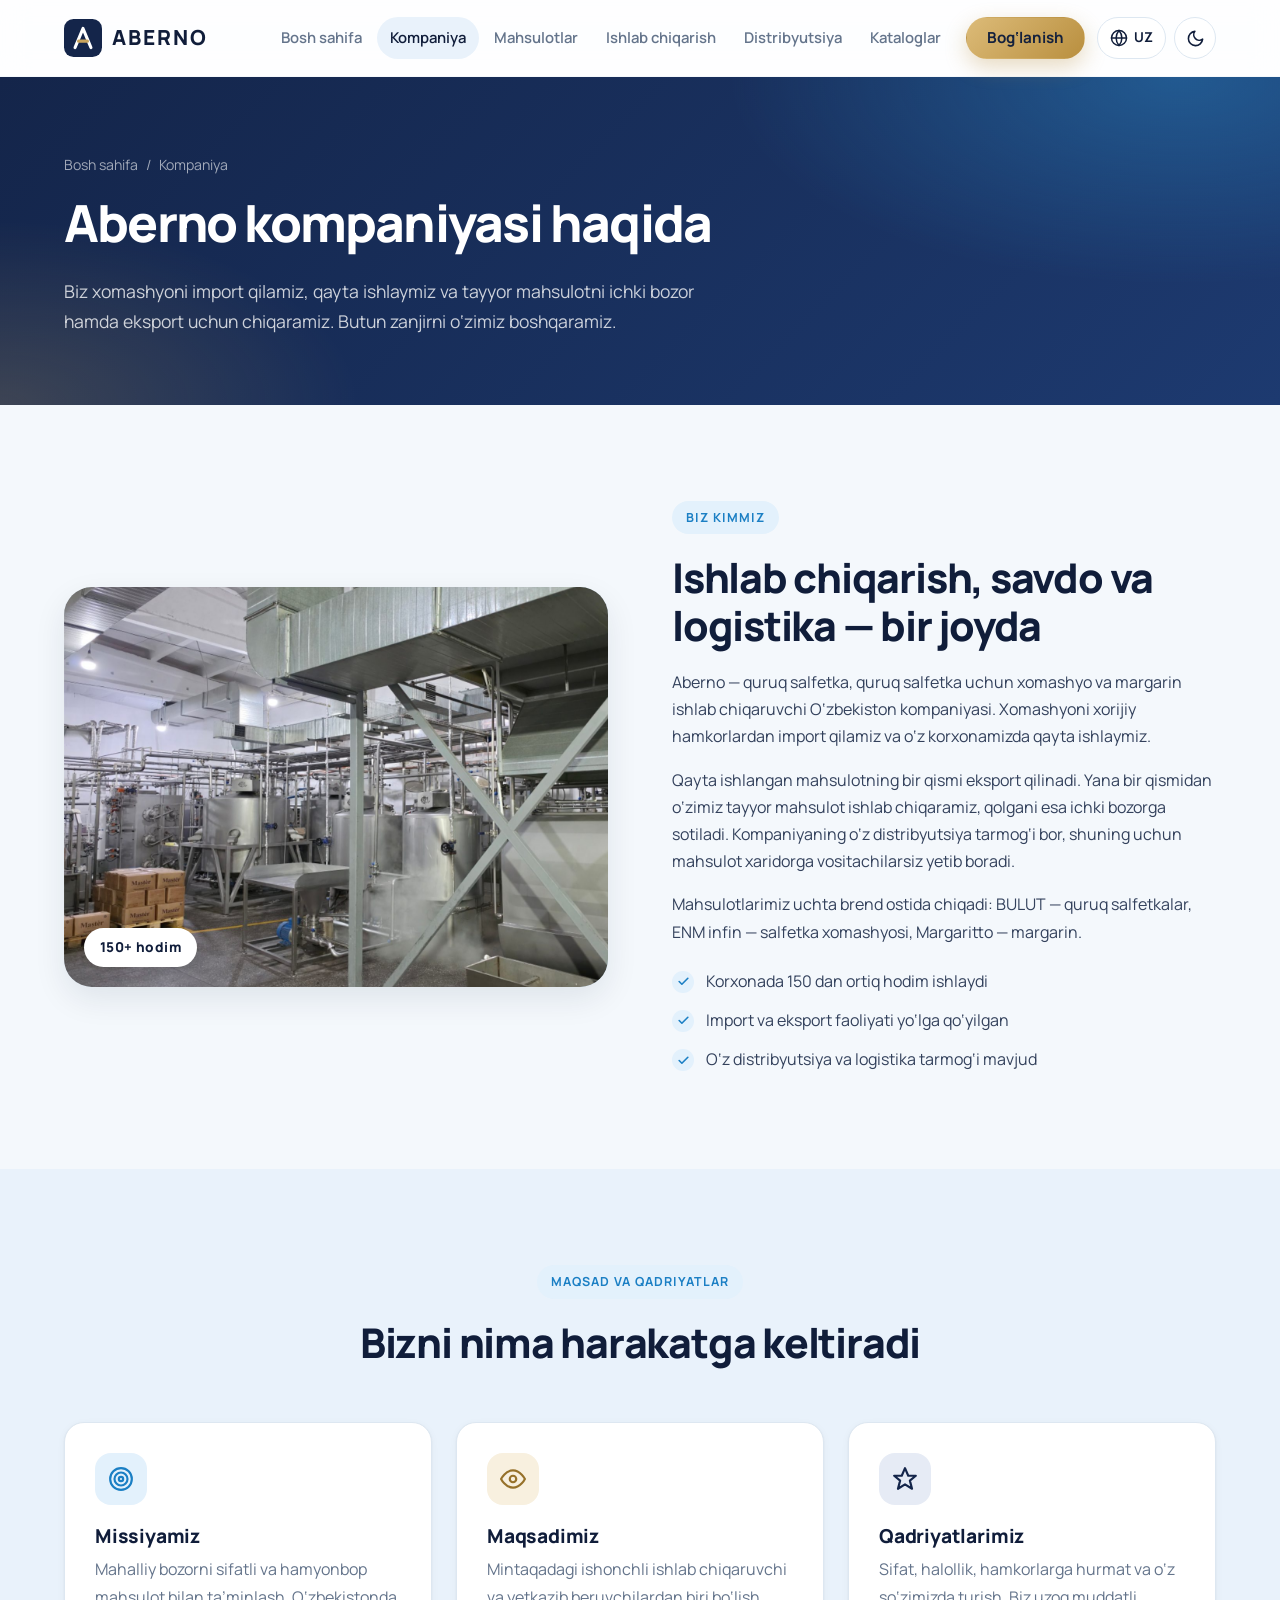
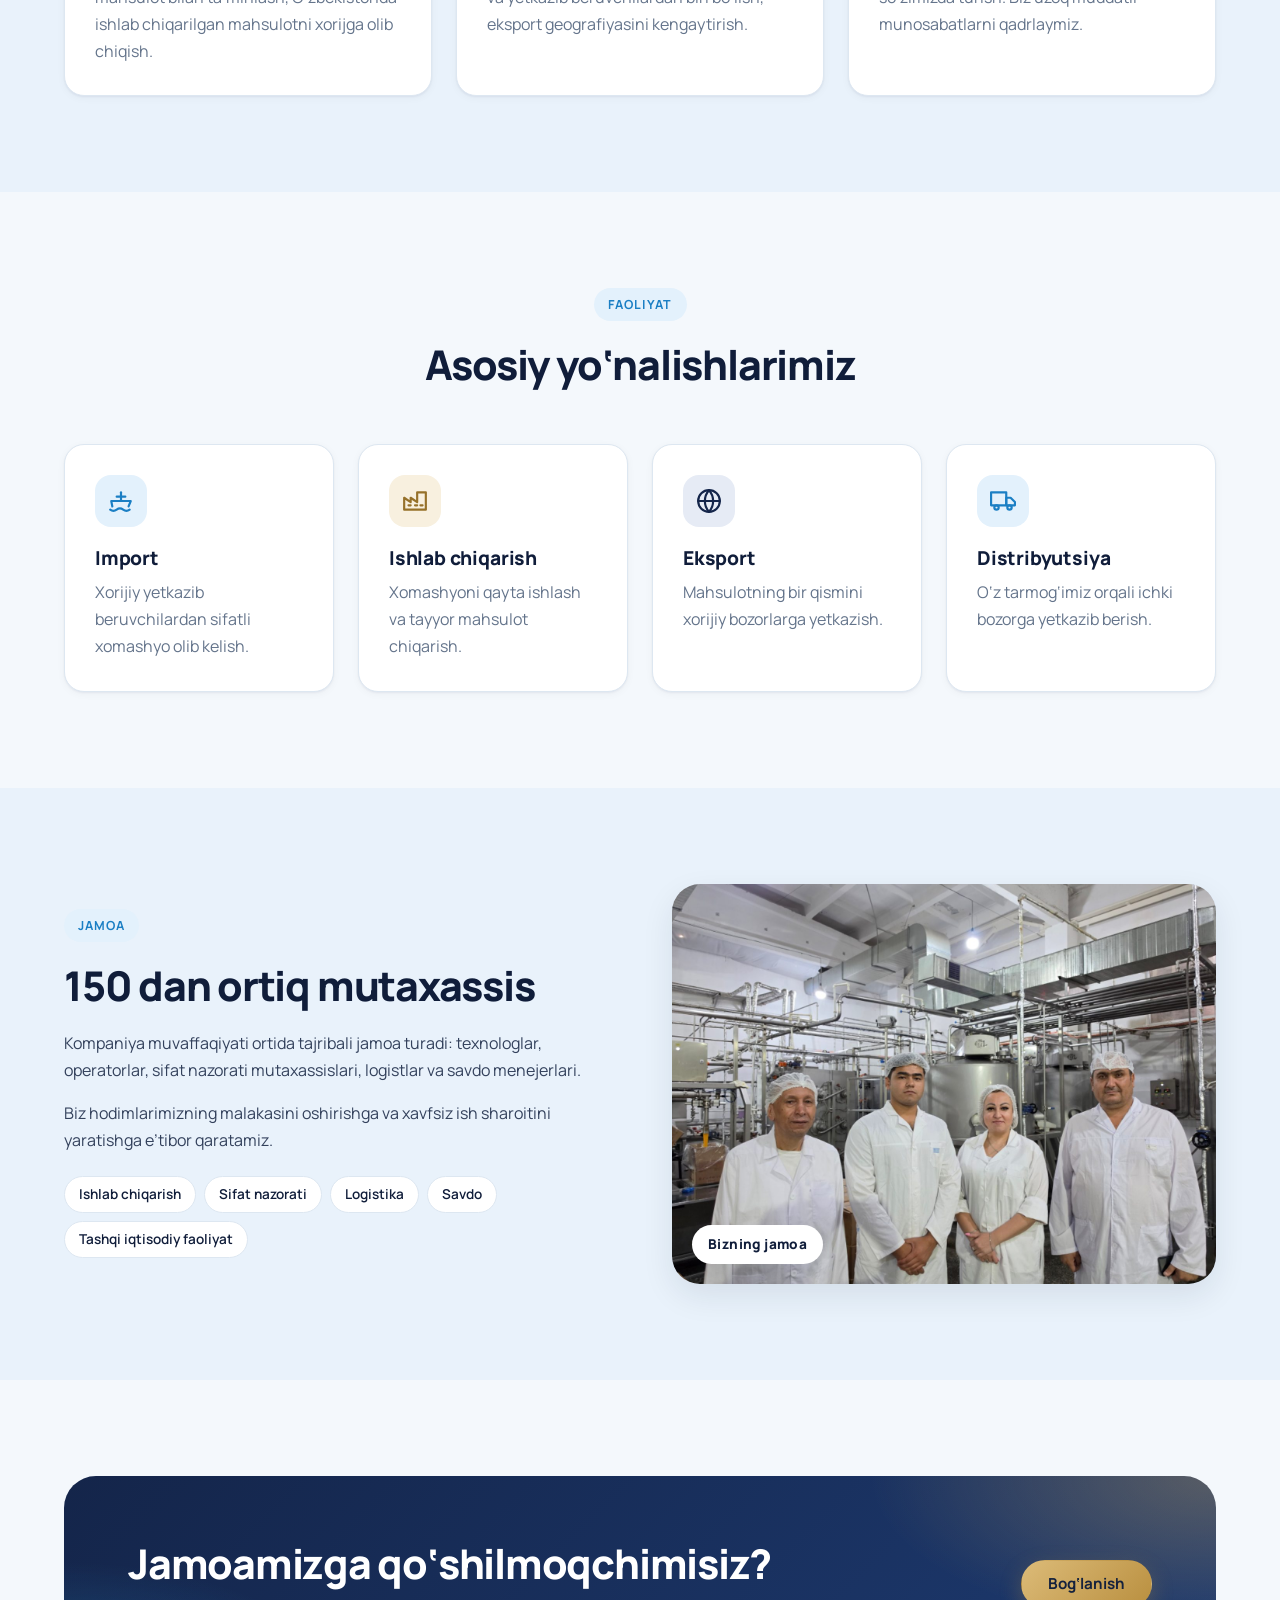
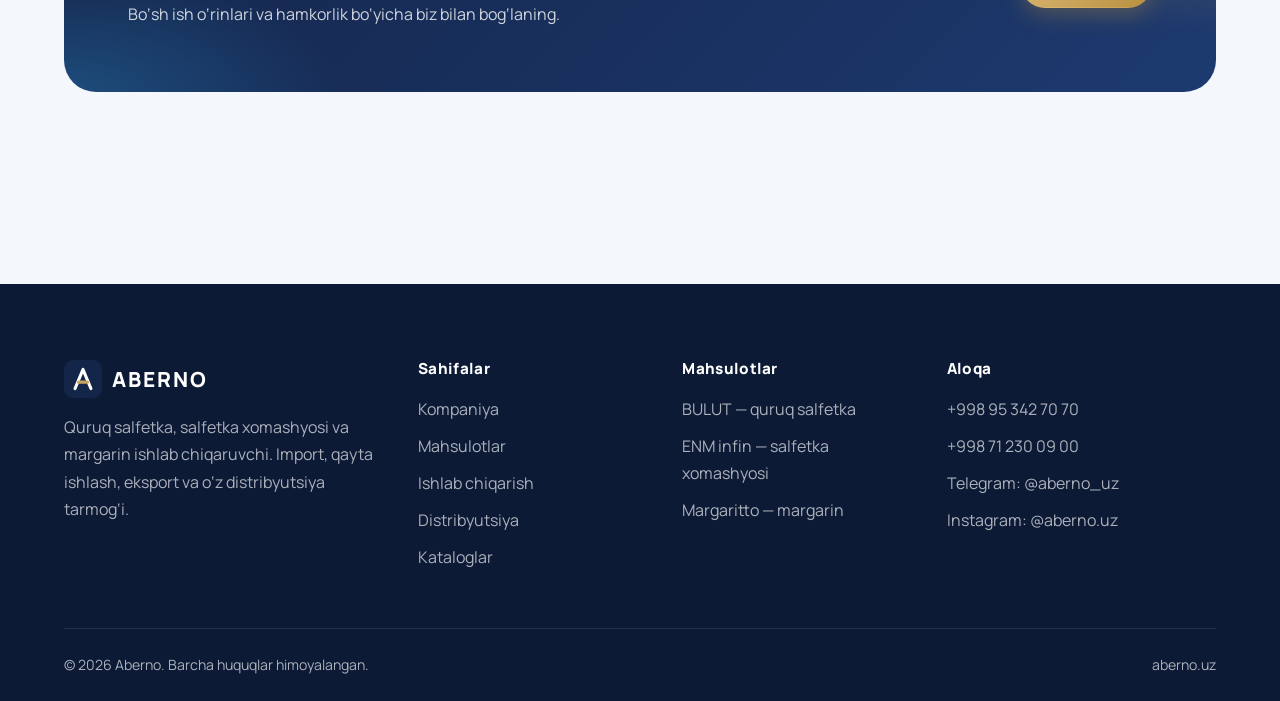
==== commit 9b85f284: "Yangi dizayn, uch tilli sayt, brendlar va kataloglar - Til tanlash tugmasi: o'zbek, rus va ingliz ti" ====
--- a/about.html
+++ b/about.html
@@ -10,7 +10,18 @@
   <link rel="preconnect" href="https://fonts.gstatic.com" crossorigin>
   <link href="https://fonts.googleapis.com/css2?family=Manrope:wght@400;500;600;700;800&display=swap" rel="stylesheet">
   <link rel="stylesheet" href="css/style.css">
-  <script>try { var t = localStorage.getItem("theme"); if (t === "light" || t === "dark") document.documentElement.dataset.theme = t; } catch (e) {}</script>
+  <script>
+    try {
+      var t = localStorage.getItem("theme");
+      if (t === "light" || t === "dark") document.documentElement.dataset.theme = t;
+      var l = localStorage.getItem("lang");
+      if (l === "ru" || l === "en") {
+        document.documentElement.lang = l;
+        document.documentElement.classList.add("i18n-loading");
+        setTimeout(function () { document.documentElement.classList.remove("i18n-loading"); }, 2000);
+      }
+    } catch (e) {}
+  </script>
 </head>
 <body>
 
@@ -23,10 +34,22 @@
         <a href="products.html" class="nav__link">Mahsulotlar</a>
         <a href="production.html" class="nav__link">Ishlab chiqarish</a>
         <a href="distribution.html" class="nav__link">Distribyutsiya</a>
+        <a href="catalogs.html" class="nav__link">Kataloglar</a>
         <a href="contact.html" class="btn btn--primary nav__cta">Bog‘lanish</a>
       </nav>
       <div class="header__actions">
-        <button type="button" class="theme-toggle" aria-label="Qorong‘u rejimga o‘tish" aria-pressed="false">
+        <div class="lang" data-i18n-skip>
+          <button type="button" class="lang__btn" aria-haspopup="true" aria-expanded="false" aria-label="Tilni tanlash">
+            <svg viewBox="0 0 24 24" fill="none" stroke="currentColor" stroke-width="2" stroke-linecap="round" stroke-linejoin="round" aria-hidden="true"><circle cx="12" cy="12" r="10"/><path d="M2 12h20"/><path d="M12 2a15 15 0 0 1 0 20 15 15 0 0 1 0-20"/></svg>
+            <span class="lang__current">UZ</span>
+          </button>
+          <ul class="lang__menu">
+            <li><button type="button" data-lang="uz" lang="uz">O‘zbekcha</button></li>
+            <li><button type="button" data-lang="ru" lang="ru">Русский</button></li>
+            <li><button type="button" data-lang="en" lang="en">English</button></li>
+          </ul>
+        </div>
+        <button type="button" class="theme-toggle" data-i18n-skip aria-label="Qorong‘u rejimga o‘tish" aria-pressed="false">
           <svg class="icon-moon" viewBox="0 0 24 24" fill="none" stroke="currentColor" stroke-width="2" stroke-linecap="round" stroke-linejoin="round" aria-hidden="true"><path d="M21 12.8A9 9 0 1 1 11.2 3a7 7 0 0 0 9.8 9.8Z"/></svg>
           <svg class="icon-sun" viewBox="0 0 24 24" fill="none" stroke="currentColor" stroke-width="2" stroke-linecap="round" stroke-linejoin="round" aria-hidden="true"><circle cx="12" cy="12" r="4"/><path d="M12 2v2M12 20v2M4.9 4.9l1.4 1.4M17.7 17.7l1.4 1.4M2 12h2M20 12h2M4.9 19.1l1.4-1.4M17.7 6.3l1.4-1.4"/></svg>
         </button>
@@ -48,6 +71,7 @@
     <section class="section">
       <div class="container split">
         <div class="split__media bg-teal reveal">
+          <img src="assets/img/factory.jpg" alt="" loading="lazy" width="1400" height="1334">
           <svg class="big-icon" viewBox="0 0 24 24" fill="none" stroke="currentColor" stroke-width="1.2" stroke-linecap="round" stroke-linejoin="round" aria-hidden="true"><path d="M2 20V9l6 4V9l6 4V4h8v16Z"/><path d="M6 16h2M12 16h2M17 16h2"/></svg>
           <span class="tag">150+ hodim</span>
         </div>
@@ -56,6 +80,7 @@
           <h2>Ishlab chiqarish, savdo va logistika — bir joyda</h2>
           <p>Aberno — quruq salfetka, quruq salfetka uchun xomashyo va margarin ishlab chiqaruvchi O‘zbekiston kompaniyasi. Xomashyoni xorijiy hamkorlardan import qilamiz va o‘z korxonamizda qayta ishlaymiz.</p>
           <p>Qayta ishlangan mahsulotning bir qismi eksport qilinadi. Yana bir qismidan o‘zimiz tayyor mahsulot ishlab chiqaramiz, qolgani esa ichki bozorga sotiladi. Kompaniyaning o‘z distribyutsiya tarmog‘i bor, shuning uchun mahsulot xaridorga vositachilarsiz yetib boradi.</p>
+          <p>Mahsulotlarimiz uchta brend ostida chiqadi: BULUT — quruq salfetkalar, ENM infin — salfetka xomashyosi, Margaritto — margarin.</p>
           <ul class="check-list">
             <li>Korxonada 150 dan ortiq hodim ishlaydi</li>
             <li>Import va eksport faoliyati yo‘lga qo‘yilgan</li>
@@ -128,6 +153,7 @@
     <section class="section section--white">
       <div class="container split split--reverse">
         <div class="split__media bg-navy reveal">
+          <img src="assets/img/team.jpg" alt="" loading="lazy" width="1400" height="1081">
           <svg class="big-icon" viewBox="0 0 24 24" fill="none" stroke="currentColor" stroke-width="1.2" stroke-linecap="round" stroke-linejoin="round" aria-hidden="true"><path d="M17 21v-2a4 4 0 0 0-4-4H5a4 4 0 0 0-4 4v2"/><circle cx="9" cy="7" r="4"/><path d="M23 21v-2a4 4 0 0 0-3-3.87"/><path d="M16 3.13a4 4 0 0 1 0 7.75"/></svg>
           <span class="tag">Bizning jamoa</span>
         </div>
@@ -176,22 +202,24 @@
             <li><a href="products.html">Mahsulotlar</a></li>
             <li><a href="production.html">Ishlab chiqarish</a></li>
             <li><a href="distribution.html">Distribyutsiya</a></li>
+            <li><a href="catalogs.html">Kataloglar</a></li>
           </ul>
         </div>
         <div>
           <h4>Mahsulotlar</h4>
           <ul>
-            <li><a href="products.html#salfetka">Quruq salfetka</a></li>
-            <li><a href="products.html#xomashyo">Salfetka xomashyosi</a></li>
-            <li><a href="products.html#margarin">Margarin</a></li>
+            <li><a href="products.html#salfetka">BULUT — quruq salfetka</a></li>
+            <li><a href="products.html#xomashyo">ENM infin — salfetka xomashyosi</a></li>
+            <li><a href="products.html#margarin">Margaritto — margarin</a></li>
           </ul>
         </div>
         <div>
           <h4>Aloqa</h4>
           <ul>
-            <li><a href="tel:+998000000000">+998 (00) 000-00-00</a></li>
-            <li><a href="mailto:info@aberno.uz">info@aberno.uz</a></li>
-            <li>O‘zbekiston</li>
+            <li><a href="tel:+998953427070">+998 95 342 70 70</a></li>
+            <li><a href="tel:+998712300900">+998 71 230 09 00</a></li>
+            <li><a href="https://t.me/aberno_uz" target="_blank" rel="noopener">Telegram: @aberno_uz</a></li>
+            <li><a href="https://www.instagram.com/aberno.uz" target="_blank" rel="noopener">Instagram: @aberno.uz</a></li>
           </ul>
         </div>
       </div>
@@ -202,6 +230,7 @@
     </div>
   </footer>
 
+  <script src="js/i18n.js"></script>
   <script src="js/main.js"></script>
 </body>
 </html>
--- a/css/style.css
+++ b/css/style.css
@@ -1,51 +1,62 @@
 /* =========================================================
    ABERNO — umumiy uslublar
+   Palitra brend kataloglaridan olingan: to'q ko'k, oltin, osmon ko'k
    ========================================================= */
 
 :root {
   color-scheme: light;
 
   /* Brend ranglari — ikkala rejimda ham bir xil */
-  --navy: #0f2a44;
-  --navy-2: #163a5c;
-  --brand-teal: #0e7c86;
-  --accent: #f2b705;
+  --navy: #14254a;
+  --navy-deep: #0c1a36;
+  --gold: #c9a45c;
+  --gold-strong: #b98f3f;
+  --sky-brand: #2f9fe0;
 
   /* Rejimga qarab o'zgaradigan ranglar */
-  --bg: #f6f8fb;
+  --bg: #f4f8fc;
+  --bg-alt: #e9f2fb;
   --surface: #ffffff;
-  --text: #1b2733;
-  --heading: #0f2a44;
-  --muted: #5b6b7a;
-  --border: #e3e8ee;
-  --link: #0e7c86;
-  --teal-soft: #e3f3f4;
-  --accent-soft: #fff6d6;
-  --accent-ink: #b58700;
-  --navy-soft: #e6ecf3;
-  --navy-ink: #0f2a44;
-  --grad-teal: linear-gradient(135deg, #e3f3f4, #c8e8ea);
-  --grad-accent: linear-gradient(135deg, #fff6d6, #ffe89a);
-  --grad-navy: linear-gradient(135deg, #e6ecf3, #cdd9e7);
-  --header-bg: rgba(255, 255, 255, .92);
+  --text: #33415c;
+  --heading: #101d3a;
+  --muted: #64748b;
+  --border: #dde7f1;
+  --border-strong: #c3d2e3;
+  --link: #1b7fc4;
+  --primary: #14254a;
+  --on-primary: #ffffff;
+  --primary-hover: #1e3566;
+  --sky-soft: #e3f1fc;
+  --gold-soft: #f8f0df;
+  --gold-ink: #96712a;
+  --navy-soft: #e6ebf5;
+  --navy-ink: #14254a;
+  --grad-sky: linear-gradient(135deg, #e3f1fc, #c5e2f8);
+  --grad-gold: linear-gradient(135deg, #faf3e3, #efdcb4);
+  --grad-navy: linear-gradient(135deg, #e6ebf5, #cbd6ea);
+  --hero-bg: radial-gradient(60% 70% at 85% 10%, rgba(47, 159, 224, .16), transparent 70%),
+             radial-gradient(45% 55% at 5% 95%, rgba(201, 164, 92, .18), transparent 70%),
+             linear-gradient(180deg, #ffffff 0%, #f4f8fc 100%);
+  --header-bg: rgba(255, 255, 255, .86);
   --menu-bg: #ffffff;
-  --input-bg: #f6f8fb;
+  --input-bg: #f7fafd;
   --input-focus-bg: #ffffff;
-  --hero-from: #0f2a44;
-  --hero-to: #163a5c;
-  --footer-bg: #0f2a44;
-  --map-a: #eef2f6;
-  --map-b: #e6ecf1;
+  --band-from: #14254a;
+  --band-to: #1d3a70;
+  --footer-bg: #0c1a36;
+  --map-a: #eaf2fa;
+  --map-b: #dfeaf6;
   --danger: #d64545;
-  --check-img: url("data:image/svg+xml,%3Csvg xmlns='http://www.w3.org/2000/svg' viewBox='0 0 24 24' fill='none' stroke='%230e7c86' stroke-width='3' stroke-linecap='round' stroke-linejoin='round'%3E%3Cpath d='M20 6 9 17l-5-5'/%3E%3C/svg%3E");
-  --shadow: 0 10px 30px rgba(15, 42, 68, 0.08);
-  --shadow-lg: 0 20px 50px rgba(15, 42, 68, 0.14);
+  --check-img: url("data:image/svg+xml,%3Csvg xmlns='http://www.w3.org/2000/svg' viewBox='0 0 24 24' fill='none' stroke='%231b7fc4' stroke-width='3' stroke-linecap='round' stroke-linejoin='round'%3E%3Cpath d='M20 6 9 17l-5-5'/%3E%3C/svg%3E");
+  --shadow-sm: 0 1px 2px rgba(16, 29, 58, .05), 0 2px 8px rgba(16, 29, 58, .04);
+  --shadow: 0 12px 32px rgba(16, 29, 58, .09);
+  --shadow-lg: 0 24px 60px rgba(16, 29, 58, .16);
   --icon-sun: none;
   --icon-moon: block;
 
-  --radius: 16px;
-  --radius-sm: 10px;
-  --container: 1180px;
+  --radius: 20px;
+  --radius-sm: 12px;
+  --container: 1200px;
   --header-h: 76px;
   --font: "Manrope", system-ui, -apple-system, "Segoe UI", Roboto, sans-serif;
 }
@@ -54,34 +65,43 @@
 @media (prefers-color-scheme: dark) {
   :root:not([data-theme="light"]) {
     color-scheme: dark;
-    --bg: #0b1520;
-    --surface: #121f2c;
-    --text: #d6e0ea;
-    --heading: #f1f5f9;
-    --muted: #93a4b5;
-    --border: #22344a;
-    --link: #4fc8d1;
-    --teal-soft: rgba(79, 200, 209, .12);
-    --accent-soft: rgba(242, 183, 5, .14);
-    --accent-ink: #f2c94c;
-    --navy-soft: rgba(148, 178, 212, .14);
-    --navy-ink: #bcd0e6;
-    --grad-teal: linear-gradient(135deg, #133c43, #0e2d33);
-    --grad-accent: linear-gradient(135deg, #3a300c, #2a2208);
-    --grad-navy: linear-gradient(135deg, #1b2f45, #132335);
-    --header-bg: rgba(11, 21, 32, .88);
-    --menu-bg: #0f1b27;
-    --input-bg: #0e1a26;
-    --input-focus-bg: #0b1520;
-    --hero-from: #0a1a2b;
-    --hero-to: #10263d;
-    --footer-bg: #07101a;
-    --map-a: #132131;
-    --map-b: #0f1b28;
+    --bg: #0a1220;
+    --bg-alt: #0e1829;
+    --surface: #121d30;
+    --text: #c3cfdf;
+    --heading: #f2f6fb;
+    --muted: #8d9cb3;
+    --border: #1f2e47;
+    --border-strong: #2e4161;
+    --link: #6cc0f5;
+    --primary: #6cc0f5;
+    --on-primary: #07101d;
+    --primary-hover: #8fd0f8;
+    --sky-soft: rgba(108, 192, 245, .12);
+    --gold-soft: rgba(201, 164, 92, .14);
+    --gold-ink: #e0bf7d;
+    --navy-soft: rgba(160, 185, 225, .13);
+    --navy-ink: #b9cbe8;
+    --grad-sky: linear-gradient(135deg, #12304a, #0d2236);
+    --grad-gold: linear-gradient(135deg, #3a2f14, #2a220e);
+    --grad-navy: linear-gradient(135deg, #1a2a47, #121e35);
+    --hero-bg: radial-gradient(60% 70% at 85% 10%, rgba(47, 159, 224, .20), transparent 70%),
+               radial-gradient(45% 55% at 5% 95%, rgba(201, 164, 92, .12), transparent 70%),
+               linear-gradient(180deg, #0c1628 0%, #0a1220 100%);
+    --header-bg: rgba(10, 18, 32, .86);
+    --menu-bg: #0d1626;
+    --input-bg: #0d1727;
+    --input-focus-bg: #0a1220;
+    --band-from: #101f3f;
+    --band-to: #17305c;
+    --footer-bg: #060c17;
+    --map-a: #111c2e;
+    --map-b: #0e1727;
     --danger: #ff7b7b;
-    --check-img: url("data:image/svg+xml,%3Csvg xmlns='http://www.w3.org/2000/svg' viewBox='0 0 24 24' fill='none' stroke='%234fc8d1' stroke-width='3' stroke-linecap='round' stroke-linejoin='round'%3E%3Cpath d='M20 6 9 17l-5-5'/%3E%3C/svg%3E");
-    --shadow: 0 10px 30px rgba(0, 0, 0, .35);
-    --shadow-lg: 0 20px 50px rgba(0, 0, 0, .45);
+    --check-img: url("data:image/svg+xml,%3Csvg xmlns='http://www.w3.org/2000/svg' viewBox='0 0 24 24' fill='none' stroke='%236cc0f5' stroke-width='3' stroke-linecap='round' stroke-linejoin='round'%3E%3Cpath d='M20 6 9 17l-5-5'/%3E%3C/svg%3E");
+    --shadow-sm: 0 1px 2px rgba(0, 0, 0, .3);
+    --shadow: 0 12px 32px rgba(0, 0, 0, .4);
+    --shadow-lg: 0 24px 60px rgba(0, 0, 0, .5);
     --icon-sun: block;
     --icon-moon: none;
   }
@@ -90,34 +110,43 @@
 /* Qorong'u rejim: foydalanuvchi tugma orqali tanlagan */
 :root[data-theme="dark"] {
   color-scheme: dark;
-  --bg: #0b1520;
-  --surface: #121f2c;
-  --text: #d6e0ea;
-  --heading: #f1f5f9;
-  --muted: #93a4b5;
-  --border: #22344a;
-  --link: #4fc8d1;
-  --teal-soft: rgba(79, 200, 209, .12);
-  --accent-soft: rgba(242, 183, 5, .14);
-  --accent-ink: #f2c94c;
-  --navy-soft: rgba(148, 178, 212, .14);
-  --navy-ink: #bcd0e6;
-  --grad-teal: linear-gradient(135deg, #133c43, #0e2d33);
-  --grad-accent: linear-gradient(135deg, #3a300c, #2a2208);
-  --grad-navy: linear-gradient(135deg, #1b2f45, #132335);
-  --header-bg: rgba(11, 21, 32, .88);
-  --menu-bg: #0f1b27;
-  --input-bg: #0e1a26;
-  --input-focus-bg: #0b1520;
-  --hero-from: #0a1a2b;
-  --hero-to: #10263d;
-  --footer-bg: #07101a;
-  --map-a: #132131;
-  --map-b: #0f1b28;
+  --bg: #0a1220;
+  --bg-alt: #0e1829;
+  --surface: #121d30;
+  --text: #c3cfdf;
+  --heading: #f2f6fb;
+  --muted: #8d9cb3;
+  --border: #1f2e47;
+  --border-strong: #2e4161;
+  --link: #6cc0f5;
+  --primary: #6cc0f5;
+  --on-primary: #07101d;
+  --primary-hover: #8fd0f8;
+  --sky-soft: rgba(108, 192, 245, .12);
+  --gold-soft: rgba(201, 164, 92, .14);
+  --gold-ink: #e0bf7d;
+  --navy-soft: rgba(160, 185, 225, .13);
+  --navy-ink: #b9cbe8;
+  --grad-sky: linear-gradient(135deg, #12304a, #0d2236);
+  --grad-gold: linear-gradient(135deg, #3a2f14, #2a220e);
+  --grad-navy: linear-gradient(135deg, #1a2a47, #121e35);
+  --hero-bg: radial-gradient(60% 70% at 85% 10%, rgba(47, 159, 224, .20), transparent 70%),
+             radial-gradient(45% 55% at 5% 95%, rgba(201, 164, 92, .12), transparent 70%),
+             linear-gradient(180deg, #0c1628 0%, #0a1220 100%);
+  --header-bg: rgba(10, 18, 32, .86);
+  --menu-bg: #0d1626;
+  --input-bg: #0d1727;
+  --input-focus-bg: #0a1220;
+  --band-from: #101f3f;
+  --band-to: #17305c;
+  --footer-bg: #060c17;
+  --map-a: #111c2e;
+  --map-b: #0e1727;
   --danger: #ff7b7b;
-  --check-img: url("data:image/svg+xml,%3Csvg xmlns='http://www.w3.org/2000/svg' viewBox='0 0 24 24' fill='none' stroke='%234fc8d1' stroke-width='3' stroke-linecap='round' stroke-linejoin='round'%3E%3Cpath d='M20 6 9 17l-5-5'/%3E%3C/svg%3E");
-  --shadow: 0 10px 30px rgba(0, 0, 0, .35);
-  --shadow-lg: 0 20px 50px rgba(0, 0, 0, .45);
+  --check-img: url("data:image/svg+xml,%3Csvg xmlns='http://www.w3.org/2000/svg' viewBox='0 0 24 24' fill='none' stroke='%236cc0f5' stroke-width='3' stroke-linecap='round' stroke-linejoin='round'%3E%3Cpath d='M20 6 9 17l-5-5'/%3E%3C/svg%3E");
+  --shadow-sm: 0 1px 2px rgba(0, 0, 0, .3);
+  --shadow: 0 12px 32px rgba(0, 0, 0, .4);
+  --shadow-lg: 0 24px 60px rgba(0, 0, 0, .5);
   --icon-sun: block;
   --icon-moon: none;
 }
@@ -132,7 +161,7 @@
   margin: 0;
   font-family: var(--font);
   font-size: 16px;
-  line-height: 1.65;
+  line-height: 1.7;
   color: var(--text);
   background: var(--bg);
   -webkit-font-smoothing: antialiased;
@@ -140,31 +169,34 @@
 }
 
 img, svg { max-width: 100%; display: block; }
+img { height: auto; }
 a { color: inherit; text-decoration: none; }
-h1, h2, h3, h4 { margin: 0 0 .5em; line-height: 1.2; color: var(--heading); font-weight: 800; }
-h1 { font-size: clamp(2rem, 4.6vw, 3.4rem); letter-spacing: -.02em; }
-h2 { font-size: clamp(1.6rem, 3vw, 2.4rem); letter-spacing: -.01em; }
-h3 { font-size: 1.25rem; }
+h1, h2, h3, h4 { margin: 0 0 .5em; line-height: 1.15; color: var(--heading); font-weight: 800; letter-spacing: -.02em; }
+h1 { font-size: clamp(2.2rem, 5vw, 3.8rem); letter-spacing: -.035em; }
+h2 { font-size: clamp(1.7rem, 3.2vw, 2.6rem); letter-spacing: -.03em; }
+h3 { font-size: 1.2rem; letter-spacing: -.01em; }
 p { margin: 0 0 1em; }
 
-.container { width: 100%; max-width: var(--container); margin: 0 auto; padding: 0 20px; }
+.container { width: 100%; max-width: var(--container); margin: 0 auto; padding: 0 24px; }
 
 /* ---------- Tugmalar ---------- */
 .btn {
   display: inline-flex; align-items: center; justify-content: center; gap: 8px;
-  padding: 14px 26px; border-radius: 999px; border: 2px solid transparent;
-  font: inherit; font-weight: 700; font-size: .95rem; cursor: pointer;
+  padding: 14px 26px; border-radius: 999px; border: 1.5px solid transparent;
+  font: inherit; font-weight: 700; font-size: .95rem; line-height: 1.2; cursor: pointer; white-space: nowrap;
   transition: transform .2s, background .2s, color .2s, box-shadow .2s, border-color .2s;
 }
 .btn:hover { transform: translateY(-2px); }
-.btn--primary { background: var(--accent); color: var(--navy); box-shadow: 0 8px 20px rgba(242, 183, 5, .35); }
-.btn--primary:hover { background: #ffc81f; }
-.btn--teal { background: var(--brand-teal); color: #fff; }
-.btn--teal:hover { background: #0b6a73; }
-.btn--ghost { border-color: rgba(255, 255, 255, .5); color: #fff; }
-.btn--ghost:hover { background: rgba(255, 255, 255, .1); border-color: #fff; }
-.btn--outline { border-color: var(--link); color: var(--link); }
-.btn--outline:hover { background: var(--brand-teal); border-color: var(--brand-teal); color: #fff; }
+.btn:focus-visible { outline: 2px solid var(--link); outline-offset: 3px; }
+.btn svg { width: 18px; height: 18px; }
+.btn--primary { background: linear-gradient(135deg, #dcbb78, var(--gold-strong)); color: #14213d; box-shadow: 0 8px 22px rgba(185, 143, 63, .32); }
+.btn--primary:hover { box-shadow: 0 12px 28px rgba(185, 143, 63, .42); }
+.btn--teal { background: var(--primary); color: var(--on-primary); }
+.btn--teal:hover { background: var(--primary-hover); }
+.btn--ghost { border-color: rgba(255, 255, 255, .4); color: #fff; }
+.btn--ghost:hover { background: rgba(255, 255, 255, .12); border-color: #fff; }
+.btn--outline { border-color: var(--border-strong); color: var(--heading); background: var(--surface); }
+.btn--outline:hover { border-color: var(--heading); }
 
 /* ---------- Header ---------- */
 .header {
@@ -174,103 +206,126 @@
 /* Blur alohida qatlamda: header'ning o'zida backdrop-filter bo'lsa, mobil menyu (position: fixed) header ichiga qamalib qoladi */
 .header::before {
   content: ""; position: absolute; inset: 0; z-index: -1;
-  background: var(--header-bg); backdrop-filter: blur(10px); transition: background-color .3s;
-}
-.header.is-scrolled { box-shadow: 0 4px 20px rgba(15, 42, 68, .08); border-color: var(--border); }
+  background: var(--header-bg); backdrop-filter: saturate(1.6) blur(14px); transition: background-color .3s;
+}
+.header.is-scrolled { box-shadow: var(--shadow-sm); border-color: var(--border); }
 .header__inner { display: flex; align-items: center; justify-content: space-between; gap: 12px; height: var(--header-h); }
-.header__actions { display: flex; align-items: center; gap: 6px; }
-
-.logo { display: flex; align-items: center; gap: 10px; font-weight: 800; font-size: 1.35rem; letter-spacing: .08em; color: var(--heading); }
+.header__actions { display: flex; align-items: center; gap: 8px; }
+
+.logo { display: flex; align-items: center; gap: 10px; font-weight: 800; font-size: 1.3rem; letter-spacing: .1em; color: var(--heading); }
 .logo img { width: 38px; height: 38px; }
 
-.nav { display: flex; align-items: center; gap: 4px; margin-left: auto; }
-.nav__link { padding: 8px 14px; border-radius: 999px; font-weight: 600; font-size: .95rem; color: var(--muted); transition: color .2s, background .2s; }
-.nav__link:hover { color: var(--heading); background: var(--bg); }
-.nav__link[aria-current="page"] { color: var(--link); background: var(--teal-soft); }
-.nav__cta { margin-left: 10px; padding: 10px 20px; }
+.nav { display: flex; align-items: center; gap: 2px; margin-left: auto; }
+.nav__link { padding: 8px 13px; border-radius: 999px; font-weight: 600; font-size: .93rem; color: var(--muted); transition: color .2s, background .2s; }
+.nav__link:hover { color: var(--heading); background: var(--bg-alt); }
+.nav__link[aria-current="page"] { color: var(--heading); background: var(--bg-alt); }
+.nav__cta { margin-left: 10px; padding: 11px 20px; }
 
 .theme-toggle {
-  display: grid; place-items: center; width: 44px; height: 44px; padding: 0;
+  display: grid; place-items: center; width: 42px; height: 42px; padding: 0;
   border-radius: 50%; border: 1px solid var(--border); background: var(--surface);
-  color: var(--heading); cursor: pointer; transition: background .2s, border-color .2s, transform .2s;
+  color: var(--heading); cursor: pointer; transition: border-color .2s, color .2s;
 }
 .theme-toggle:hover { border-color: var(--link); color: var(--link); }
 .theme-toggle:focus-visible { outline: 2px solid var(--link); outline-offset: 2px; }
-.theme-toggle svg { width: 20px; height: 20px; }
+.theme-toggle svg { width: 19px; height: 19px; }
 .theme-toggle .icon-sun { display: var(--icon-sun); }
 .theme-toggle .icon-moon { display: var(--icon-moon); }
 
-.burger { display: none; width: 44px; height: 44px; border: 0; background: transparent; cursor: pointer; padding: 10px; }
+/* Til tanlash */
+.lang { position: relative; }
+.lang__btn {
+  display: flex; align-items: center; gap: 6px; height: 42px; padding: 0 12px;
+  border-radius: 999px; border: 1px solid var(--border); background: var(--surface);
+  color: var(--heading); font: inherit; font-weight: 700; font-size: .85rem; cursor: pointer;
+  transition: border-color .2s, color .2s;
+}
+.lang__btn:hover, .lang.is-open .lang__btn { border-color: var(--link); color: var(--link); }
+.lang__btn:focus-visible { outline: 2px solid var(--link); outline-offset: 2px; }
+.lang__btn svg { width: 18px; height: 18px; }
+.lang__menu {
+  position: absolute; top: calc(100% + 8px); right: 0; z-index: 10; min-width: 150px;
+  list-style: none; margin: 0; padding: 6px; border-radius: var(--radius-sm);
+  background: var(--surface); border: 1px solid var(--border); box-shadow: var(--shadow-lg);
+  opacity: 0; visibility: hidden; transform: translateY(-6px);
+  transition: opacity .2s, transform .2s, visibility .2s;
+}
+.lang.is-open .lang__menu { opacity: 1; visibility: visible; transform: none; }
+.lang__menu button {
+  display: block; width: 100%; padding: 9px 12px; border: 0; border-radius: 8px; background: transparent;
+  color: var(--text); font: inherit; font-weight: 600; font-size: .92rem; text-align: left; cursor: pointer;
+}
+.lang__menu button:hover { background: var(--bg-alt); }
+.lang__menu button[aria-current="true"] { color: var(--link); background: var(--sky-soft); }
+
+/* Saqlangan til o'zbekcha bo'lmasa, tarjima qo'yilguncha sahifa ko'rsatilmaydi (matn "sakrab" almashmasligi uchun) */
+html.i18n-loading body { visibility: hidden; }
+
+.burger { display: none; width: 42px; height: 42px; border: 0; background: transparent; cursor: pointer; padding: 9px; }
 .burger span { display: block; height: 2px; background: var(--heading); margin: 5px 0; border-radius: 2px; transition: transform .3s, opacity .3s; }
 .burger[aria-expanded="true"] span:nth-child(1) { transform: translateY(7px) rotate(45deg); }
 .burger[aria-expanded="true"] span:nth-child(2) { opacity: 0; }
 .burger[aria-expanded="true"] span:nth-child(3) { transform: translateY(-7px) rotate(-45deg); }
 
 /* ---------- Hero (bosh sahifa) ---------- */
-.hero {
-  position: relative; overflow: hidden; color: #fff;
-  background: radial-gradient(circle at 85% 20%, rgba(14, 124, 134, .55), transparent 45%),
-              linear-gradient(135deg, var(--hero-from) 0%, var(--hero-to) 100%);
-  padding: 90px 0 110px;
-}
-.hero::after {
-  content: ""; position: absolute; inset: auto -10% -60px -10%; height: 120px;
-  background: var(--bg); border-radius: 50% 50% 0 0; transition: background-color .3s;
-}
-.hero__grid { display: grid; grid-template-columns: 1.1fr .9fr; gap: 48px; align-items: center; position: relative; z-index: 1; }
-.hero h1 { color: #fff; }
-.hero h1 span { color: var(--accent); }
-.hero__lead { font-size: 1.15rem; color: rgba(255, 255, 255, .8); max-width: 560px; }
-.hero__actions { display: flex; flex-wrap: wrap; gap: 14px; margin-top: 28px; }
+.hero { position: relative; overflow: hidden; background: var(--hero-bg); padding: 80px 0 100px; }
+.hero__grid { display: grid; grid-template-columns: 1.05fr .95fr; gap: 56px; align-items: center; }
+.hero h1 span { color: var(--gold-strong); }
+.hero__lead { font-size: 1.15rem; color: var(--muted); max-width: 540px; }
+.hero__actions { display: flex; flex-wrap: wrap; gap: 12px; margin-top: 30px; }
+.hero__brands { display: flex; flex-wrap: wrap; align-items: center; gap: 10px 22px; list-style: none; padding: 0; margin: 44px 0 0; color: var(--muted); font-size: .9rem; }
+.hero__brands li:first-child { font-weight: 600; }
+.hero__brands li:not(:first-child) { font-weight: 800; letter-spacing: .04em; color: var(--heading); }
+
 .eyebrow {
-  display: inline-block; padding: 6px 14px; border-radius: 999px; margin-bottom: 18px;
-  font-size: .8rem; font-weight: 700; letter-spacing: .08em; text-transform: uppercase;
-  background: rgba(242, 183, 5, .15); color: var(--accent);
-}
-.eyebrow--dark { background: var(--teal-soft); color: var(--link); }
-
-.hero__visual { position: relative; min-height: 400px; }
-.float-card {
-  position: absolute; display: flex; align-items: center; gap: 14px;
-  background: var(--surface); color: var(--text); border-radius: var(--radius); padding: 18px 22px;
-  box-shadow: var(--shadow-lg); width: 290px; animation: float 6s ease-in-out infinite;
-}
-.float-card strong { display: block; color: var(--heading); }
-.float-card small { color: var(--muted); }
-.float-card:nth-of-type(2) { top: 10px; left: 0; }
-.float-card:nth-of-type(3) { top: 145px; right: 0; animation-delay: -2s; }
-.float-card:nth-of-type(4) { top: 280px; left: 30px; animation-delay: -4s; }
-.hero__circle {
-  position: absolute; width: 320px; height: 320px; border-radius: 50%;
-  top: 40px; left: 50%; transform: translateX(-50%);
-  border: 2px dashed rgba(255, 255, 255, .2);
-}
-@keyframes float { 0%, 100% { transform: translateY(0); } 50% { transform: translateY(-10px); } }
+  display: inline-flex; align-items: center; gap: 8px; padding: 6px 14px; border-radius: 999px; margin-bottom: 20px;
+  font-size: .78rem; font-weight: 700; letter-spacing: .08em; text-transform: uppercase;
+  background: var(--gold-soft); color: var(--gold-ink);
+}
+.eyebrow--dark { background: var(--sky-soft); color: var(--link); }
+.eyebrow--light { background: rgba(255, 255, 255, .12); color: #e7cf9f; }
+
+.hero__visual { position: relative; padding: 0 0 46px 46px; }
+.hero__img { width: 100%; object-fit: cover; border-radius: 28px; box-shadow: var(--shadow-lg); }
+.hero__img--main { aspect-ratio: 4 / 4.4; }
+.hero__img--side {
+  position: absolute; left: 0; bottom: 0; width: 44%; aspect-ratio: 1; border-radius: 22px;
+  border: 6px solid var(--bg); box-shadow: var(--shadow);
+}
+.hero__badge {
+  position: absolute; top: 28px; right: -14px; display: flex; align-items: center; gap: 12px;
+  padding: 14px 18px; border-radius: 18px; background: var(--surface); border: 1px solid var(--border);
+  box-shadow: var(--shadow); animation: float 6s ease-in-out infinite;
+}
+.hero__badge strong { font-size: 1.6rem; font-weight: 800; color: var(--heading); line-height: 1; }
+.hero__badge span { font-size: .82rem; color: var(--muted); line-height: 1.3; max-width: 90px; }
+@keyframes float { 0%, 100% { transform: translateY(0); } 50% { transform: translateY(-8px); } }
 
 .icon-box {
   flex: none; display: grid; place-items: center; width: 52px; height: 52px;
-  border-radius: 14px; background: var(--teal-soft); color: var(--link);
-}
-.icon-box--accent { background: var(--accent-soft); color: var(--accent-ink); }
+  border-radius: 16px; background: var(--sky-soft); color: var(--link);
+}
+.icon-box--accent { background: var(--gold-soft); color: var(--gold-ink); }
 .icon-box--navy { background: var(--navy-soft); color: var(--navy-ink); }
 .icon-box svg { width: 26px; height: 26px; }
 
 /* ---------- Ichki sahifa sarlavhasi ---------- */
 .page-hero {
-  color: #fff; padding: 70px 0 60px;
-  background: radial-gradient(circle at 90% 10%, rgba(14, 124, 134, .6), transparent 50%),
-              linear-gradient(135deg, var(--hero-from), var(--hero-to));
-}
-.page-hero h1 { color: #fff; font-size: clamp(1.9rem, 4vw, 3rem); }
-.page-hero p { color: rgba(255, 255, 255, .8); max-width: 640px; font-size: 1.1rem; margin: 0; }
-.breadcrumb { display: flex; gap: 8px; font-size: .9rem; color: rgba(255, 255, 255, .6); margin-bottom: 14px; }
-.breadcrumb a:hover { color: var(--accent); }
+  position: relative; overflow: hidden; color: #fff; padding: 76px 0 68px;
+  background: radial-gradient(50% 90% at 92% 0%, rgba(47, 159, 224, .35), transparent 70%),
+              radial-gradient(40% 80% at 0% 100%, rgba(201, 164, 92, .22), transparent 70%),
+              linear-gradient(135deg, var(--band-from), var(--band-to));
+}
+.page-hero h1 { color: #fff; font-size: clamp(2rem, 4.2vw, 3.2rem); }
+.page-hero p { color: rgba(255, 255, 255, .78); max-width: 640px; font-size: 1.1rem; margin: 0; }
+.breadcrumb { display: flex; gap: 8px; font-size: .88rem; color: rgba(255, 255, 255, .6); margin-bottom: 16px; }
+.breadcrumb a:hover { color: #e7cf9f; }
 
 /* ---------- Bo'limlar ---------- */
-.section { padding: 90px 0; }
-.section--white { background: var(--surface); }
-.section__head { max-width: 680px; margin: 0 auto 50px; text-align: center; }
-.section__head p { color: var(--muted); font-size: 1.05rem; }
+.section { padding: 96px 0; }
+.section--white { background: var(--bg-alt); }
+.section__head { max-width: 700px; margin: 0 auto 56px; text-align: center; }
+.section__head p { color: var(--muted); font-size: 1.08rem; margin: 0; }
 .section__head--left { margin-left: 0; text-align: left; }
 
 .grid { display: grid; gap: 24px; }
@@ -280,148 +335,171 @@
 
 .card {
   background: var(--surface); border: 1px solid var(--border); border-radius: var(--radius);
-  padding: 30px; transition: transform .25s, box-shadow .25s, border-color .25s;
-}
-.section--white .card { background: var(--bg); }
-.card:hover { transform: translateY(-6px); box-shadow: var(--shadow); border-color: transparent; }
+  padding: 30px; box-shadow: var(--shadow-sm); transition: transform .25s, box-shadow .25s, border-color .25s;
+}
+.card:hover { transform: translateY(-6px); box-shadow: var(--shadow); border-color: var(--border-strong); }
 .card .icon-box { margin-bottom: 20px; }
 .card p { color: var(--muted); margin: 0; }
-.card__link { display: inline-flex; align-items: center; gap: 6px; margin-top: 18px; font-weight: 700; color: var(--link); }
+.card__link { display: inline-flex; align-items: center; gap: 6px; margin-top: 18px; font-weight: 700; color: var(--link); transition: gap .2s; }
 .card__link:hover { gap: 10px; }
-.card__link, .card__link:hover { transition: gap .2s; }
 
 /* Mahsulot kartasi */
 .product-card { padding: 0; overflow: hidden; display: flex; flex-direction: column; }
-.product-card__top { height: 170px; display: grid; place-items: center; }
+.product-card__top { height: 230px; display: grid; place-items: center; overflow: hidden; }
 .product-card__top svg { width: 90px; height: 90px; }
+.product-card__top img { width: 100%; height: 100%; object-fit: cover; transition: transform .6s ease; }
+.product-card:hover .product-card__top img { transform: scale(1.05); }
 .product-card__body { padding: 28px; flex: 1; display: flex; flex-direction: column; }
 .product-card__body .card__link { margin-top: auto; padding-top: 18px; }
-.bg-teal { background: var(--grad-teal); color: var(--link); }
-.bg-accent { background: var(--grad-accent); color: var(--accent-ink); }
+.brand-badge {
+  align-self: flex-start; margin-bottom: 12px; padding: 4px 12px; border-radius: 999px;
+  background: var(--gold-soft); color: var(--gold-ink); font-size: .76rem; font-weight: 800; letter-spacing: .08em;
+}
+.bg-teal { background: var(--grad-sky); color: var(--link); }
+.bg-accent { background: var(--grad-gold); color: var(--gold-ink); }
 .bg-navy { background: var(--grad-navy); color: var(--navy-ink); }
 
 /* ---------- Statistika ---------- */
 .stats {
-  position: relative; z-index: 2; margin-top: -40px;
+  position: relative; z-index: 2; margin-top: -48px;
   display: grid; grid-template-columns: repeat(4, 1fr);
-  background: var(--surface); border: 1px solid var(--border); border-radius: var(--radius); box-shadow: var(--shadow-lg);
-}
-.stat { padding: 30px 24px; text-align: center; border-right: 1px solid var(--border); }
+  background: var(--surface); border: 1px solid var(--border); border-radius: var(--radius); box-shadow: var(--shadow);
+}
+.stat { padding: 32px 24px; text-align: center; border-right: 1px solid var(--border); }
 .stat:last-child { border-right: 0; }
-.stat__num { font-size: 2.3rem; font-weight: 800; color: var(--link); line-height: 1.1; }
-.stat__label { color: var(--muted); font-size: .92rem; margin-top: 6px; }
+.stat__num { font-size: 2.4rem; font-weight: 800; color: var(--heading); line-height: 1.1; letter-spacing: -.03em; }
+.stat__label { color: var(--muted); font-size: .9rem; margin-top: 8px; line-height: 1.4; }
 
 /* ---------- Ishlab chiqarish zanjiri ---------- */
 .flow { display: grid; grid-template-columns: 1fr auto 1fr auto 1.3fr; align-items: center; gap: 18px; }
 .flow__step {
-  background: var(--bg); border: 1px solid var(--border); border-radius: var(--radius);
-  padding: 26px; text-align: center;
+  background: var(--surface); border: 1px solid var(--border); border-radius: var(--radius);
+  padding: 28px; text-align: center; box-shadow: var(--shadow-sm);
 }
 .flow__step .icon-box { margin: 0 auto 14px; }
 .flow__step p { color: var(--muted); font-size: .92rem; margin: 0; }
-.flow__arrow { color: var(--link); }
-.flow__arrow svg { width: 36px; height: 36px; }
+.flow__arrow { color: var(--gold-strong); }
+.flow__arrow svg { width: 32px; height: 32px; }
 .flow__outputs { display: grid; gap: 12px; }
 .flow__out {
-  display: flex; align-items: center; gap: 14px; background: var(--bg);
-  border: 1px solid var(--border); border-left: 4px solid var(--link);
-  border-radius: var(--radius-sm); padding: 14px 18px;
-}
-.flow__out:nth-child(2) { border-left-color: var(--accent); }
-.flow__out:nth-child(3) { border-left-color: var(--navy-ink); }
+  display: flex; align-items: center; gap: 14px; background: var(--surface);
+  border: 1px solid var(--border); border-radius: var(--radius-sm); padding: 14px 18px; box-shadow: var(--shadow-sm);
+}
 .flow__out strong { display: block; color: var(--heading); }
 .flow__out small { color: var(--muted); }
-.flow__out .icon-box { width: 42px; height: 42px; border-radius: 10px; }
+.flow__out .icon-box { width: 42px; height: 42px; border-radius: 12px; }
 .flow__out .icon-box svg { width: 22px; height: 22px; }
 
 /* ---------- Ikki ustunli blok ---------- */
-.split { display: grid; grid-template-columns: 1fr 1fr; gap: 60px; align-items: center; }
+.split { display: grid; grid-template-columns: 1fr 1fr; gap: 64px; align-items: center; }
 .split--reverse .split__media { order: 2; }
 .split__media {
-  border-radius: var(--radius); min-height: 360px; display: grid; place-items: center;
-  position: relative; overflow: hidden;
-}
+  border-radius: 28px; min-height: 400px; display: grid; place-items: center;
+  position: relative; overflow: hidden; box-shadow: var(--shadow);
+}
+.split__media > img { position: absolute; inset: 0; width: 100%; height: 100%; object-fit: cover; }
 .split__media svg.big-icon { width: 140px; height: 140px; }
 .split__media .tag {
   position: absolute; bottom: 20px; left: 20px; background: var(--surface); border-radius: 999px;
-  padding: 8px 16px; font-weight: 700; font-size: .85rem; color: var(--heading); box-shadow: var(--shadow);
-}
-
-.check-list { list-style: none; padding: 0; margin: 20px 0 0; display: grid; gap: 12px; }
+  padding: 8px 16px; font-weight: 800; font-size: .85rem; letter-spacing: .03em; color: var(--heading); box-shadow: var(--shadow);
+}
+
+.check-list { list-style: none; padding: 0; margin: 22px 0 0; display: grid; gap: 12px; }
 .check-list li { display: flex; gap: 12px; align-items: flex-start; }
 .check-list li::before {
-  content: ""; flex: none; width: 22px; height: 22px; margin-top: 2px; border-radius: 50%;
-  background: var(--teal-soft) var(--check-img) center / 13px no-repeat;
-}
-
-.chips { display: flex; flex-wrap: wrap; gap: 8px; margin-top: 20px; }
-.chip { padding: 6px 14px; border-radius: 999px; background: var(--bg); border: 1px solid var(--border); font-size: .85rem; font-weight: 600; color: var(--heading); }
+  content: ""; flex: none; width: 22px; height: 22px; margin-top: 3px; border-radius: 50%;
+  background: var(--sky-soft) var(--check-img) center / 13px no-repeat;
+}
+
+.chips { display: flex; flex-wrap: wrap; gap: 8px; margin-top: 22px; }
+.chip { padding: 6px 14px; border-radius: 999px; background: var(--surface); border: 1px solid var(--border); font-size: .85rem; font-weight: 600; color: var(--heading); }
 
 /* ---------- Qadamlar ---------- */
 .steps { counter-reset: step; display: grid; gap: 20px; grid-template-columns: repeat(4, 1fr); }
-.step { position: relative; padding: 30px 26px; background: var(--bg); border-radius: var(--radius); border: 1px solid var(--border); }
+.step { position: relative; padding: 30px 26px; background: var(--surface); border-radius: var(--radius); border: 1px solid var(--border); box-shadow: var(--shadow-sm); }
 .step::before {
   counter-increment: step; content: "0" counter(step);
-  display: block; font-size: 2.2rem; font-weight: 800; color: var(--link); opacity: .3; margin-bottom: 10px;
+  display: block; font-size: 2.2rem; font-weight: 800; color: var(--gold-strong); opacity: .55; margin-bottom: 10px; letter-spacing: -.03em;
 }
 .step p { color: var(--muted); margin: 0; font-size: .95rem; }
 
 /* ---------- Timeline (ishlab chiqarish) ---------- */
 .timeline { position: relative; max-width: 820px; margin: 0 auto; }
-.timeline::before { content: ""; position: absolute; left: 25px; top: 0; bottom: 0; width: 2px; background: var(--border); }
+.timeline::before { content: ""; position: absolute; left: 25px; top: 0; bottom: 0; width: 2px; background: var(--border-strong); }
 .tl-item { position: relative; padding-left: 80px; margin-bottom: 40px; }
 .tl-item:last-child { margin-bottom: 0; }
-.tl-item .icon-box { position: absolute; left: 0; top: 0; background: var(--brand-teal); color: #fff; box-shadow: 0 0 0 6px var(--bg); }
+.tl-item .icon-box { position: absolute; left: 0; top: 0; background: var(--navy); color: #e7cf9f; box-shadow: 0 0 0 6px var(--bg); }
 .tl-item p { color: var(--muted); margin: 0; }
+
+/* ---------- Kataloglar ---------- */
+.catalog {
+  display: grid; grid-template-columns: minmax(0, .8fr) minmax(0, 1.2fr); gap: 0; padding: 0; overflow: hidden;
+}
+.catalog__cover { position: relative; min-height: 340px; background: var(--grad-navy); overflow: hidden; }
+.catalog__cover img { position: absolute; inset: 0; width: 100%; height: 100%; object-fit: cover; transition: transform .6s ease; }
+.catalog:hover .catalog__cover img { transform: scale(1.04); }
+.catalog__body { padding: 34px; display: flex; flex-direction: column; }
+.catalog__body p { color: var(--muted); }
+.catalog__meta { display: flex; flex-wrap: wrap; gap: 8px; margin: 4px 0 24px; }
+.catalog__actions { display: flex; flex-wrap: wrap; gap: 10px; margin-top: auto; }
+.catalog__actions .btn { padding: 12px 20px; font-size: .9rem; }
+.catalog--stack { grid-template-columns: 1fr; }
+.catalog--stack .catalog__cover { min-height: 300px; }
+.catalog-list { display: grid; gap: 28px; }
+.catalog-pages { display: grid; grid-template-columns: repeat(3, 1fr); gap: 12px; margin-top: 22px; }
+.catalog-pages img { width: 100%; aspect-ratio: 4 / 3; object-fit: cover; border-radius: 12px; border: 1px solid var(--border); }
 
 /* ---------- CTA ---------- */
 .cta {
-  border-radius: 24px; padding: 60px; color: #fff; display: flex; align-items: center; justify-content: space-between; gap: 30px;
-  background: radial-gradient(circle at 100% 0%, rgba(242, 183, 5, .25), transparent 40%),
-              linear-gradient(135deg, var(--brand-teal), #0a5f67);
-}
-.cta h2 { color: #fff; margin-bottom: .3em; }
-.cta p { color: rgba(255, 255, 255, .85); margin: 0; max-width: 560px; }
+  position: relative; overflow: hidden; border-radius: 32px; padding: 64px; color: #fff;
+  display: flex; align-items: center; justify-content: space-between; gap: 30px;
+  background: radial-gradient(50% 120% at 100% 0%, rgba(201, 164, 92, .35), transparent 60%),
+              radial-gradient(40% 100% at 0% 100%, rgba(47, 159, 224, .3), transparent 60%),
+              linear-gradient(135deg, var(--band-from), var(--band-to));
+}
+.cta h2 { color: #fff; margin-bottom: .35em; }
+.cta p { color: rgba(255, 255, 255, .8); margin: 0; max-width: 560px; }
 .cta__actions { display: flex; gap: 12px; flex-wrap: wrap; flex: none; }
 
 /* ---------- Kontakt ---------- */
 .contact-grid { display: grid; grid-template-columns: .9fr 1.1fr; gap: 40px; align-items: start; }
 .contact-info { display: grid; gap: 16px; }
-.contact-item { display: flex; gap: 16px; align-items: flex-start; padding: 22px; background: var(--surface); border: 1px solid var(--border); border-radius: var(--radius); }
+.contact-item { display: flex; gap: 16px; align-items: flex-start; padding: 22px; background: var(--surface); border: 1px solid var(--border); border-radius: var(--radius); box-shadow: var(--shadow-sm); }
 .contact-item strong { display: block; color: var(--heading); }
-.contact-item span, .contact-item a { color: var(--muted); }
+.contact-item span, .contact-item a { display: block; color: var(--muted); }
 .contact-item a:hover { color: var(--link); }
 
-.form { background: var(--surface); border: 1px solid var(--border); border-radius: var(--radius); padding: 36px; box-shadow: var(--shadow); }
+.form { background: var(--surface); border: 1px solid var(--border); border-radius: 28px; padding: 40px; box-shadow: var(--shadow); }
 .form__row { display: grid; grid-template-columns: 1fr 1fr; gap: 16px; }
 .field { display: flex; flex-direction: column; gap: 6px; margin-bottom: 16px; }
 .field label { font-weight: 700; font-size: .9rem; color: var(--heading); }
 .field input, .field select, .field textarea {
   font: inherit; padding: 13px 16px; border-radius: var(--radius-sm); border: 1.5px solid var(--border);
-  background: var(--input-bg); color: var(--text); transition: border-color .2s, background .2s;
+  background: var(--input-bg); color: var(--text); transition: border-color .2s, background .2s, box-shadow .2s;
 }
 .field input::placeholder, .field textarea::placeholder { color: var(--muted); opacity: .8; }
-.field input:focus, .field select:focus, .field textarea:focus { outline: none; border-color: var(--link); background: var(--input-focus-bg); }
+.field input:focus, .field select:focus, .field textarea:focus { outline: none; border-color: var(--link); background: var(--input-focus-bg); box-shadow: 0 0 0 4px var(--sky-soft); }
 .field textarea { resize: vertical; min-height: 130px; }
 .field.is-invalid input, .field.is-invalid select, .field.is-invalid textarea { border-color: var(--danger); }
 .field__error { color: var(--danger); font-size: .82rem; min-height: 1em; }
-.form__note { margin-top: 16px; padding: 14px 18px; border-radius: var(--radius-sm); background: var(--teal-soft); color: var(--link); font-weight: 600; display: none; }
+.form__note { margin-top: 16px; padding: 14px 18px; border-radius: var(--radius-sm); background: var(--sky-soft); color: var(--link); font-weight: 600; display: none; }
 .form__note.is-visible { display: block; }
 
 .map-box {
-  margin-top: 16px; border-radius: var(--radius); min-height: 220px; display: grid; place-items: center; text-align: center;
+  margin-top: 16px; border-radius: var(--radius); min-height: 200px; display: grid; place-items: center; text-align: center;
   background: repeating-linear-gradient(45deg, var(--map-a), var(--map-a) 12px, var(--map-b) 12px, var(--map-b) 24px);
   color: var(--muted); border: 1px solid var(--border); padding: 20px;
 }
 
 /* ---------- Footer ---------- */
-.footer { background: var(--footer-bg); color: rgba(255, 255, 255, .7); padding: 70px 0 0; margin-top: 90px; }
+.footer { background: var(--footer-bg); color: rgba(255, 255, 255, .66); padding: 76px 0 0; margin-top: 96px; }
 .footer__grid { display: grid; grid-template-columns: 1.4fr 1fr 1fr 1.2fr; gap: 40px; }
 .footer .logo { color: #fff; margin-bottom: 16px; }
-.footer h4 { color: #fff; font-size: 1rem; margin-bottom: 18px; }
+.footer h4 { color: #fff; font-size: .95rem; margin-bottom: 18px; letter-spacing: .02em; }
 .footer ul { list-style: none; padding: 0; margin: 0; display: grid; gap: 10px; }
-.footer a:hover { color: var(--accent); }
-.footer__bottom { margin-top: 50px; padding: 22px 0; border-top: 1px solid rgba(255, 255, 255, .1); display: flex; justify-content: space-between; gap: 16px; flex-wrap: wrap; font-size: .88rem; }
+.footer a { transition: color .2s; }
+.footer a:hover { color: #e7cf9f; }
+.footer__bottom { margin-top: 56px; padding: 24px 0; border-top: 1px solid rgba(255, 255, 255, .1); display: flex; justify-content: space-between; gap: 16px; flex-wrap: wrap; font-size: .88rem; }
 
 /* ---------- Animatsiya ---------- */
 .reveal { opacity: 0; transform: translateY(30px); transition: opacity .7s ease, transform .7s ease; }
@@ -429,20 +507,15 @@
 
 @media (prefers-reduced-motion: reduce) {
   html { scroll-behavior: auto; }
-  body, .header::before, .hero::after { transition: none; }
+  body, .header::before { transition: none; }
   .reveal { opacity: 1; transform: none; transition: none; }
-  .float-card { animation: none; }
+  .hero__badge { animation: none; }
+  .product-card__top img, .catalog__cover img { transition: none; }
 }
 
 /* ---------- Moslashuvchanlik ---------- */
-@media (max-width: 1024px) {
-  .grid--4, .steps { grid-template-columns: repeat(2, 1fr); }
-  .flow { grid-template-columns: 1fr; }
-  .flow__arrow { transform: rotate(90deg); justify-self: center; }
-  .footer__grid { grid-template-columns: 1fr 1fr; }
-}
-
-@media (max-width: 900px) {
+/* Mobil menyu: ruscha va inglizcha menyu so'zlari uzunroq, shuning uchun erta yoqiladi */
+@media (max-width: 1180px) {
   .burger { display: block; }
   .nav {
     position: fixed; top: var(--header-h); left: 0; right: 0; bottom: 0;
@@ -455,27 +528,44 @@
   .nav__link { padding: 14px 16px; font-size: 1.05rem; border-radius: var(--radius-sm); }
   .nav__cta { margin: 10px 0 0; }
   body.nav-open { overflow: hidden; }
-
-  .hero { padding: 60px 0 100px; }
-  .hero__grid, .split, .contact-grid { grid-template-columns: 1fr; gap: 40px; }
+}
+
+@media (max-width: 1024px) {
+  .grid--4, .steps { grid-template-columns: repeat(2, 1fr); }
+  .flow { grid-template-columns: 1fr; }
+  .flow__arrow { transform: rotate(90deg); justify-self: center; }
+  .footer__grid { grid-template-columns: 1fr 1fr; }
+}
+
+@media (max-width: 900px) {
+  .hero { padding: 56px 0 90px; }
+  .hero__grid, .split, .contact-grid { grid-template-columns: 1fr; gap: 44px; }
   .split--reverse .split__media { order: 0; }
-  .hero__visual { min-height: auto; display: grid; gap: 14px; }
-  .hero__circle { display: none; }
-  .float-card { position: static; width: 100%; animation: none; }
+  .hero__visual { max-width: 520px; }
+  .hero__badge { right: 12px; }
   .grid--3 { grid-template-columns: 1fr 1fr; }
   .stats { grid-template-columns: 1fr 1fr; }
   .stat:nth-child(2) { border-right: 0; }
   .stat:nth-child(-n+2) { border-bottom: 1px solid var(--border); }
-  .cta { flex-direction: column; align-items: flex-start; padding: 40px 28px; }
-  .section { padding: 64px 0; }
+  .catalog { grid-template-columns: 1fr; }
+  .catalog__cover { min-height: 260px; }
+  .cta { flex-direction: column; align-items: flex-start; padding: 44px 30px; }
+  .section { padding: 68px 0; }
 }
 
 @media (max-width: 600px) {
   .container { padding: 0 16px; }
+  .logo { font-size: 1.1rem; gap: 8px; }
+  .logo img { width: 34px; height: 34px; }
+  .lang__btn { padding: 0 10px; }
+  .lang__btn svg { display: none; }
+  .header__actions { gap: 4px; }
   .grid--2, .grid--3, .grid--4, .steps, .form__row, .footer__grid { grid-template-columns: 1fr; }
   .stat__num { font-size: 1.8rem; }
   .stat { padding: 22px 12px; }
   .form { padding: 24px; }
-  .split__media { min-height: 240px; }
-  .hero__actions .btn, .cta__actions .btn { flex: 1 1 100%; }
-}
+  .split__media { min-height: 260px; }
+  .hero__visual { padding: 0 0 34px 28px; }
+  .hero__actions .btn, .cta__actions .btn, .catalog__actions .btn { flex: 1 1 100%; }
+  .catalog__body { padding: 24px; }
+}
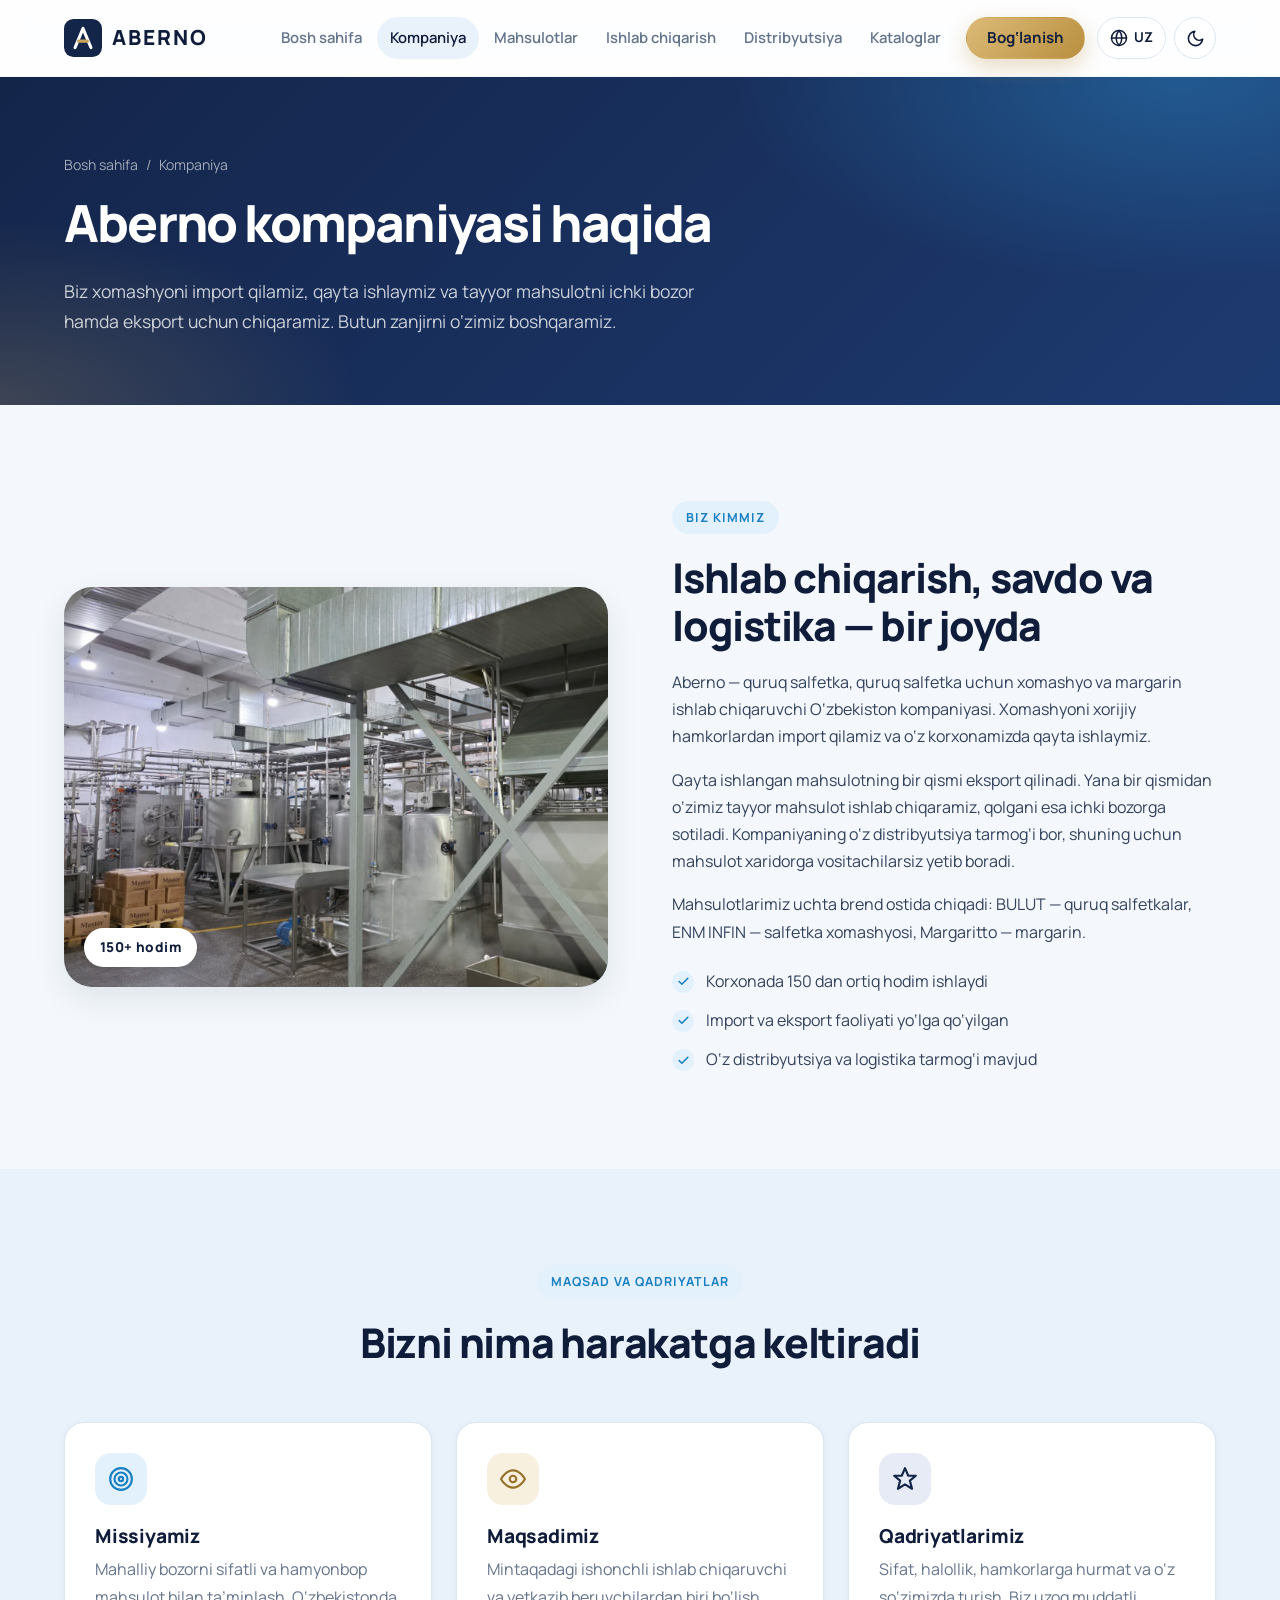
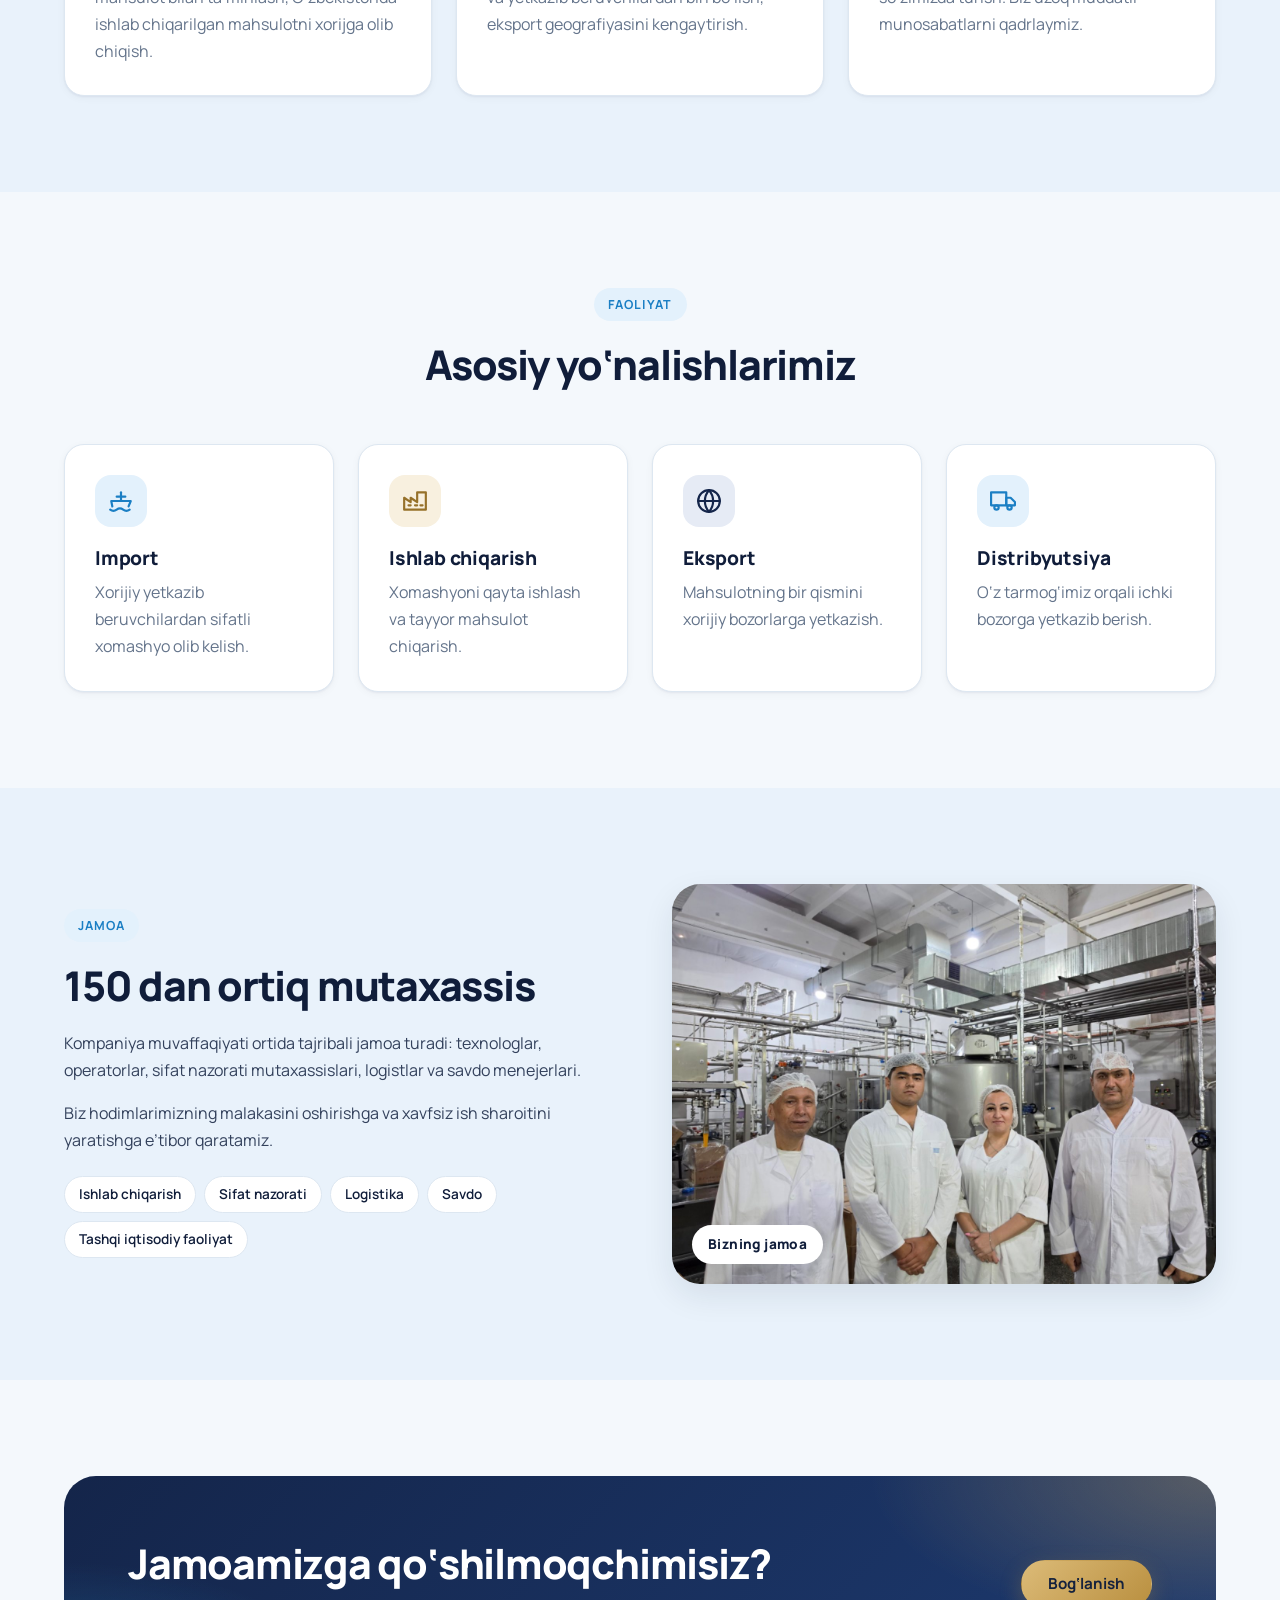
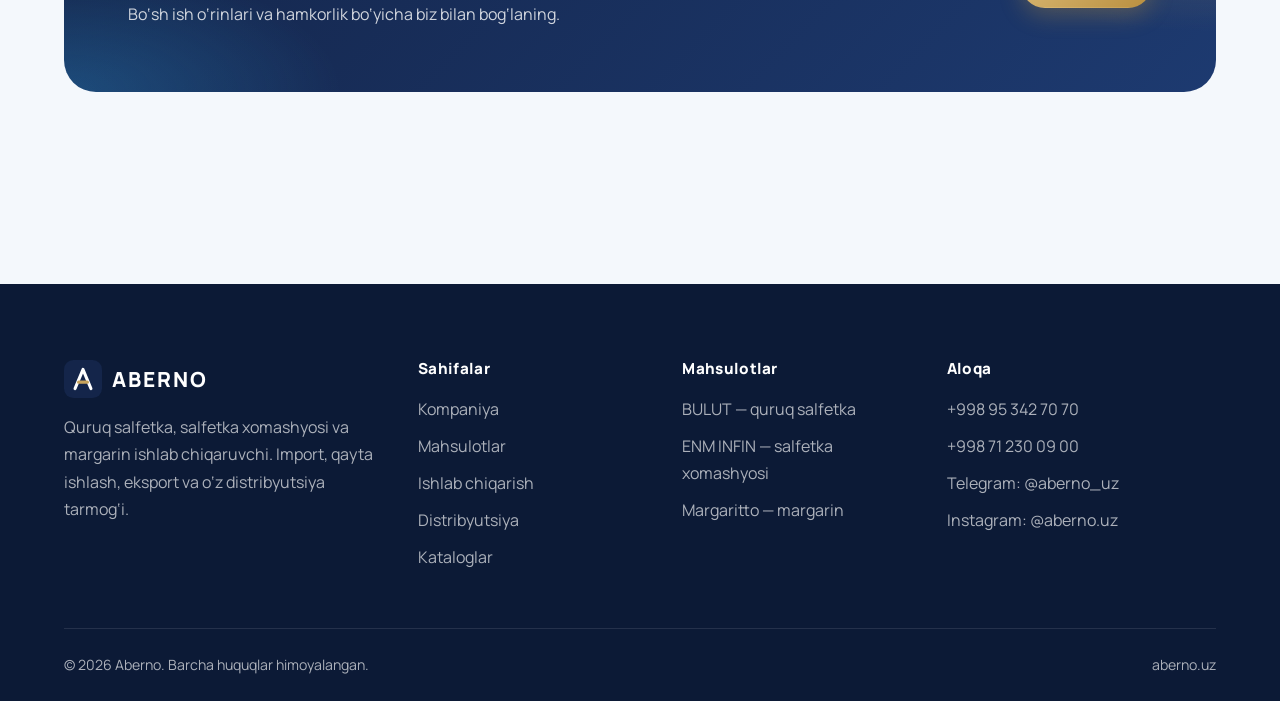
==== commit f8bc4ede: "ENM INFIN xomashyo bo'limi: hujjatdagi ma'lumot va suratlar - Sanitariya-gigiyena qog'ozi tavsifi (n" ====
--- a/about.html
+++ b/about.html
@@ -80,7 +80,7 @@
           <h2>Ishlab chiqarish, savdo va logistika — bir joyda</h2>
           <p>Aberno — quruq salfetka, quruq salfetka uchun xomashyo va margarin ishlab chiqaruvchi O‘zbekiston kompaniyasi. Xomashyoni xorijiy hamkorlardan import qilamiz va o‘z korxonamizda qayta ishlaymiz.</p>
           <p>Qayta ishlangan mahsulotning bir qismi eksport qilinadi. Yana bir qismidan o‘zimiz tayyor mahsulot ishlab chiqaramiz, qolgani esa ichki bozorga sotiladi. Kompaniyaning o‘z distribyutsiya tarmog‘i bor, shuning uchun mahsulot xaridorga vositachilarsiz yetib boradi.</p>
-          <p>Mahsulotlarimiz uchta brend ostida chiqadi: BULUT — quruq salfetkalar, ENM infin — salfetka xomashyosi, Margaritto — margarin.</p>
+          <p>Mahsulotlarimiz uchta brend ostida chiqadi: BULUT — quruq salfetkalar, ENM INFIN — salfetka xomashyosi, Margaritto — margarin.</p>
           <ul class="check-list">
             <li>Korxonada 150 dan ortiq hodim ishlaydi</li>
             <li>Import va eksport faoliyati yo‘lga qo‘yilgan</li>
@@ -209,7 +209,7 @@
           <h4>Mahsulotlar</h4>
           <ul>
             <li><a href="products.html#salfetka">BULUT — quruq salfetka</a></li>
-            <li><a href="products.html#xomashyo">ENM infin — salfetka xomashyosi</a></li>
+            <li><a href="products.html#xomashyo">ENM INFIN — salfetka xomashyosi</a></li>
             <li><a href="products.html#margarin">Margaritto — margarin</a></li>
           </ul>
         </div>
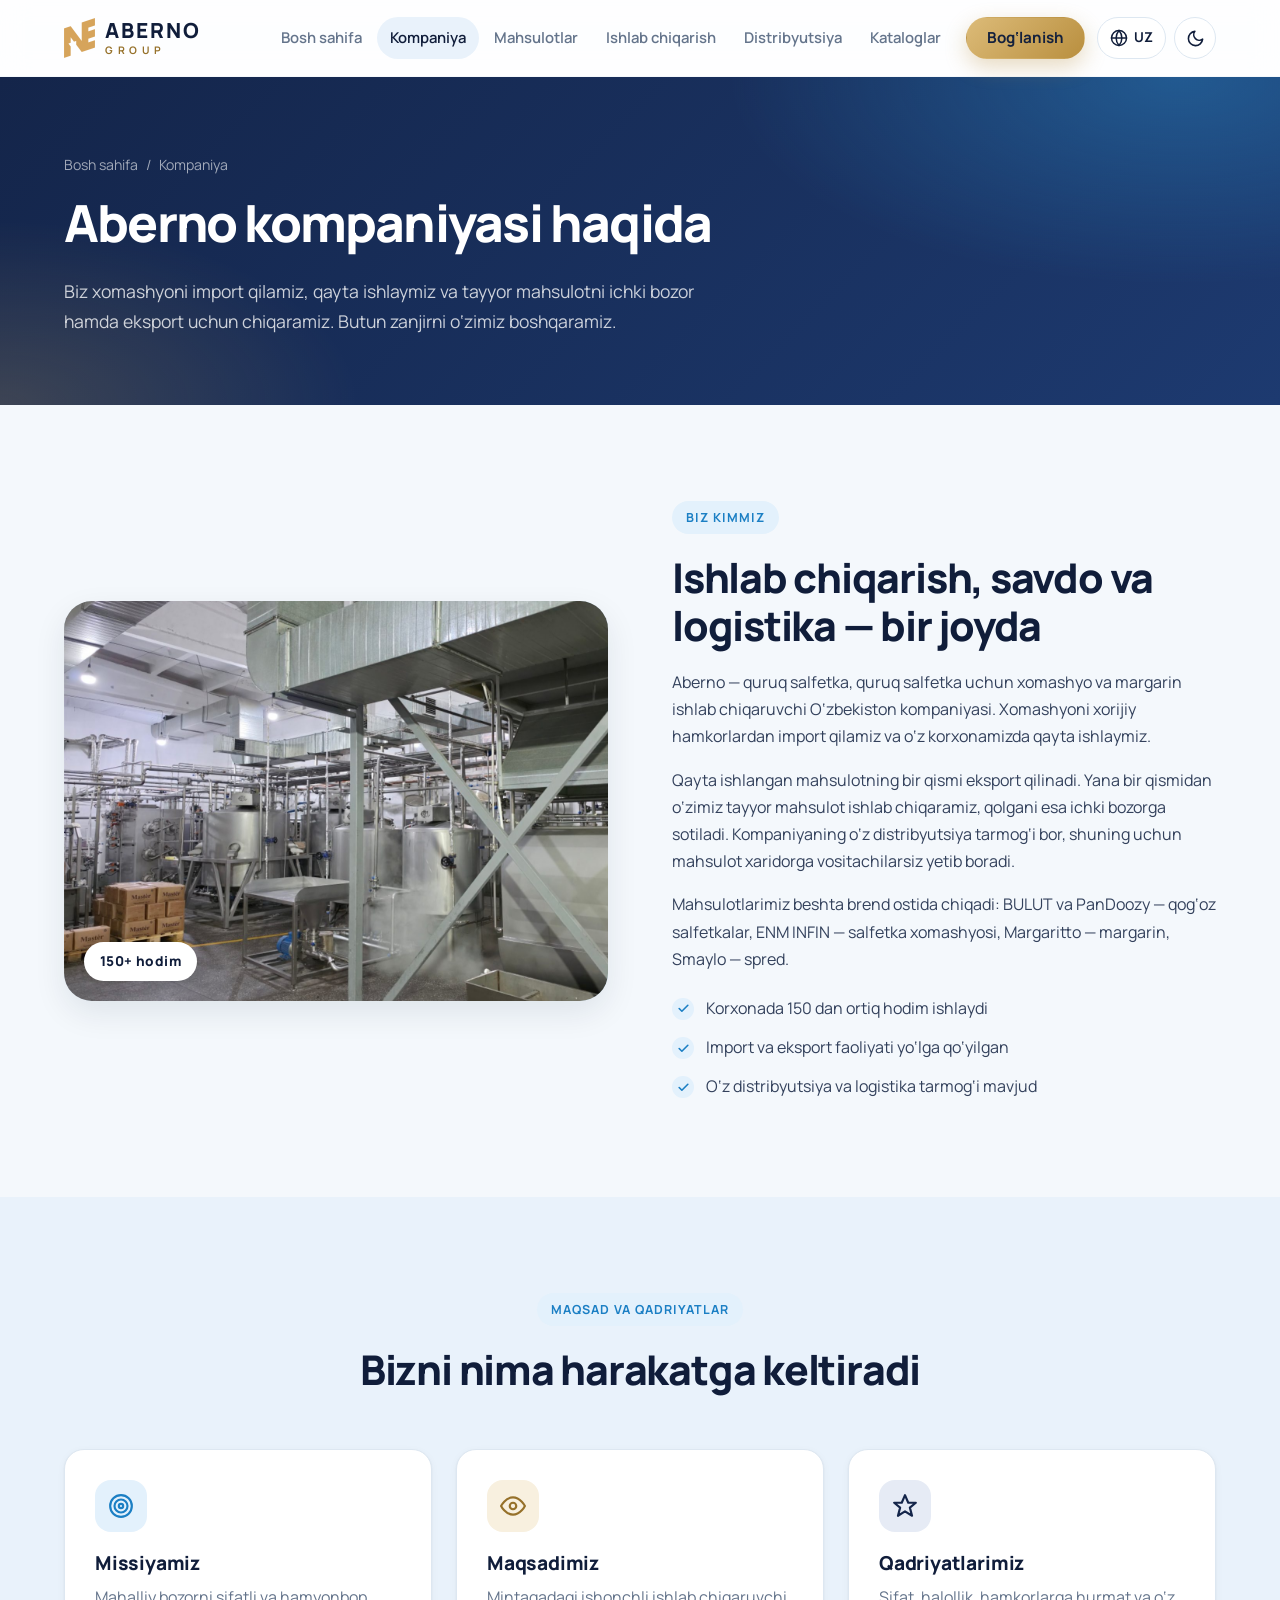
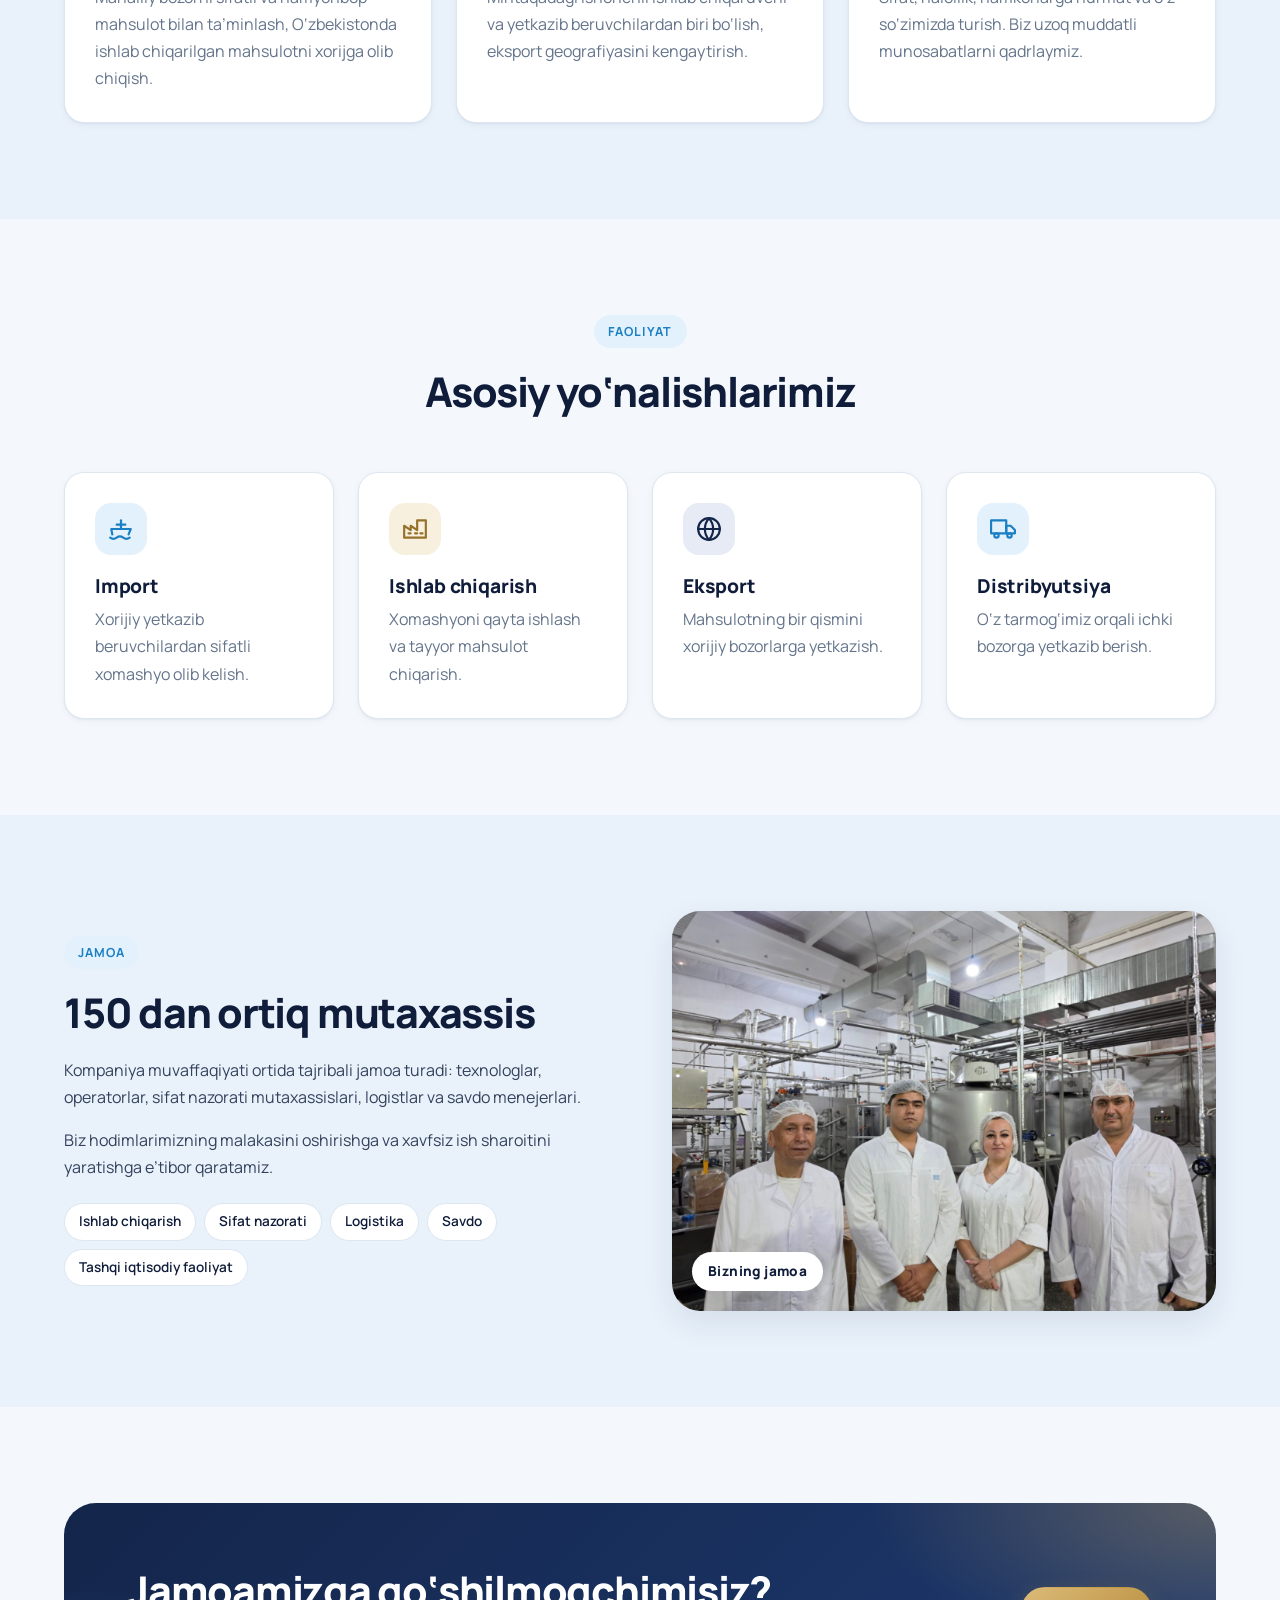
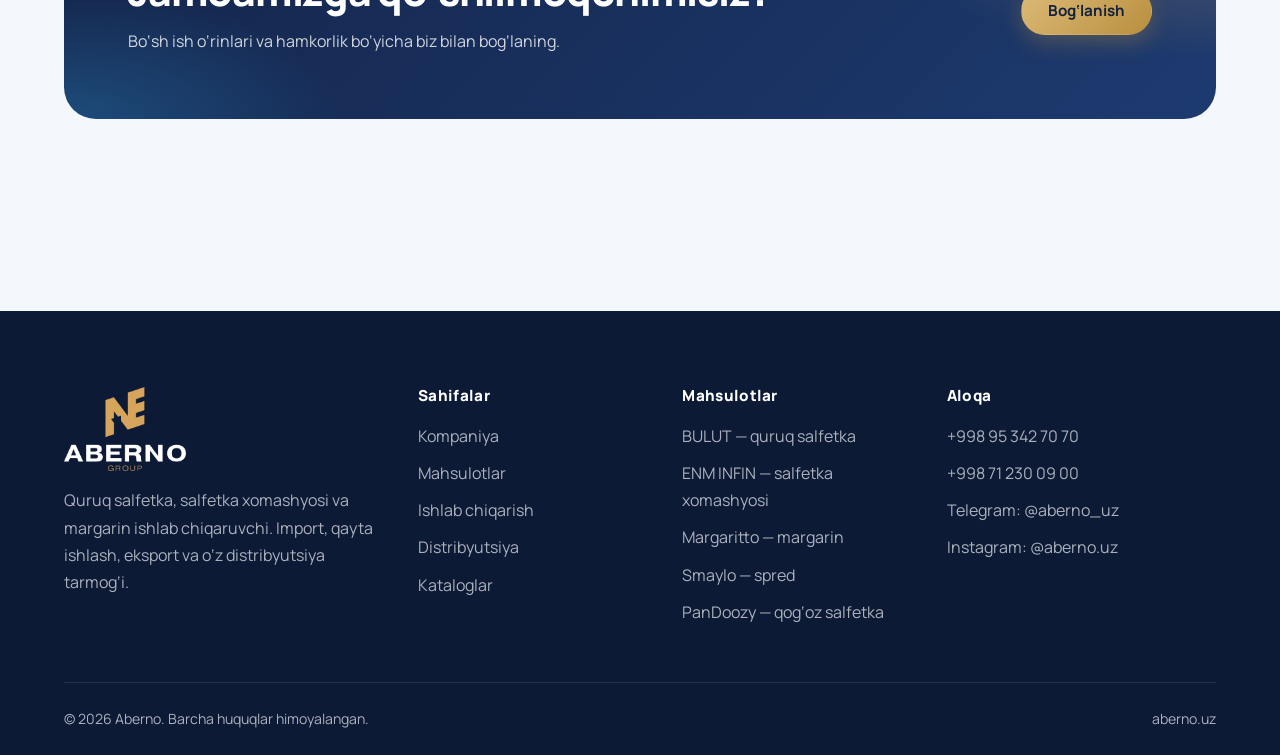
==== commit b8115e15: "Haqiqiy Aberno logotipi, Smaylo va PanDoozy brendlari - Katalogdan olingan Aberno Group logotipi va " ====
--- a/about.html
+++ b/about.html
@@ -5,7 +5,7 @@
   <meta name="viewport" content="width=device-width, initial-scale=1.0">
   <title>Kompaniya haqida — Aberno</title>
   <meta name="description" content="Aberno kompaniyasi haqida: 150 dan ortiq hodim, o‘z ishlab chiqarishi, import, eksport va distribyutsiya tarmog‘i.">
-  <link rel="icon" href="assets/logo.svg" type="image/svg+xml">
+  <link rel="icon" href="assets/img/favicon.png" type="image/png">
   <link rel="preconnect" href="https://fonts.googleapis.com">
   <link rel="preconnect" href="https://fonts.gstatic.com" crossorigin>
   <link href="https://fonts.googleapis.com/css2?family=Manrope:wght@400;500;600;700;800&display=swap" rel="stylesheet">
@@ -27,7 +27,7 @@
 
   <header class="header">
     <div class="container header__inner">
-      <a href="index.html" class="logo"><img src="assets/logo.svg" alt="" width="38" height="38"><span>ABERNO</span></a>
+      <a href="index.html" class="logo"><img src="assets/img/logo-mark.png" alt="" width="31" height="40"><span class="logo__text">ABERNO<small>GROUP</small></span></a>
       <nav class="nav" id="nav" aria-label="Asosiy menyu">
         <a href="index.html" class="nav__link">Bosh sahifa</a>
         <a href="about.html" class="nav__link" aria-current="page">Kompaniya</a>
@@ -80,7 +80,7 @@
           <h2>Ishlab chiqarish, savdo va logistika — bir joyda</h2>
           <p>Aberno — quruq salfetka, quruq salfetka uchun xomashyo va margarin ishlab chiqaruvchi O‘zbekiston kompaniyasi. Xomashyoni xorijiy hamkorlardan import qilamiz va o‘z korxonamizda qayta ishlaymiz.</p>
           <p>Qayta ishlangan mahsulotning bir qismi eksport qilinadi. Yana bir qismidan o‘zimiz tayyor mahsulot ishlab chiqaramiz, qolgani esa ichki bozorga sotiladi. Kompaniyaning o‘z distribyutsiya tarmog‘i bor, shuning uchun mahsulot xaridorga vositachilarsiz yetib boradi.</p>
-          <p>Mahsulotlarimiz uchta brend ostida chiqadi: BULUT — quruq salfetkalar, ENM INFIN — salfetka xomashyosi, Margaritto — margarin.</p>
+          <p>Mahsulotlarimiz beshta brend ostida chiqadi: BULUT va PanDoozy — qog‘oz salfetkalar, ENM INFIN — salfetka xomashyosi, Margaritto — margarin, Smaylo — spred.</p>
           <ul class="check-list">
             <li>Korxonada 150 dan ortiq hodim ishlaydi</li>
             <li>Import va eksport faoliyati yo‘lga qo‘yilgan</li>
@@ -192,7 +192,7 @@
     <div class="container">
       <div class="footer__grid">
         <div>
-          <a href="index.html" class="logo"><img src="assets/logo.svg" alt="" width="38" height="38"><span>ABERNO</span></a>
+          <a href="index.html" class="logo"><img class="logo__full" src="assets/img/logo-full-light.png" alt="Aberno Group" width="122" height="84"></a>
           <p>Quruq salfetka, salfetka xomashyosi va margarin ishlab chiqaruvchi. Import, qayta ishlash, eksport va o‘z distribyutsiya tarmog‘i.</p>
         </div>
         <div>
@@ -211,6 +211,8 @@
             <li><a href="products.html#salfetka">BULUT — quruq salfetka</a></li>
             <li><a href="products.html#xomashyo">ENM INFIN — salfetka xomashyosi</a></li>
             <li><a href="products.html#margarin">Margaritto — margarin</a></li>
+            <li><a href="products.html#smaylo">Smaylo — spred</a></li>
+            <li><a href="products.html#pandoozy">PanDoozy — qog‘oz salfetka</a></li>
           </ul>
         </div>
         <div>
--- a/css/style.css
+++ b/css/style.css
@@ -213,7 +213,10 @@
 .header__actions { display: flex; align-items: center; gap: 8px; }
 
 .logo { display: flex; align-items: center; gap: 10px; font-weight: 800; font-size: 1.3rem; letter-spacing: .1em; color: var(--heading); }
-.logo img { width: 38px; height: 38px; }
+.logo img { width: auto; height: 40px; }
+.logo__text { display: flex; flex-direction: column; line-height: 1; }
+.logo__text small { margin-top: 4px; font-size: .5em; font-weight: 700; letter-spacing: .45em; color: var(--gold-ink); }
+.logo .logo__full { height: 84px; }
 
 .nav { display: flex; align-items: center; gap: 2px; margin-left: auto; }
 .nav__link { padding: 8px 13px; border-radius: 999px; font-weight: 600; font-size: .93rem; color: var(--muted); transition: color .2s, background .2s; }
@@ -358,6 +361,17 @@
 .bg-teal { background: var(--grad-sky); color: var(--link); }
 .bg-accent { background: var(--grad-gold); color: var(--gold-ink); }
 .bg-navy { background: var(--grad-navy); color: var(--navy-ink); }
+
+/* Brendlar qatori */
+.brands { display: grid; grid-template-columns: repeat(5, 1fr); gap: 16px; margin-top: 28px; }
+.brand {
+  display: flex; flex-direction: column; gap: 4px; padding: 20px 22px; border-radius: var(--radius);
+  background: var(--surface); border: 1px solid var(--border); box-shadow: var(--shadow-sm);
+  transition: transform .25s, box-shadow .25s, border-color .25s;
+}
+.brand:hover { transform: translateY(-4px); box-shadow: var(--shadow); border-color: var(--gold); }
+.brand strong { font-size: 1.1rem; font-weight: 800; letter-spacing: .02em; color: var(--heading); }
+.brand span { font-size: .85rem; color: var(--muted); }
 
 /* ---------- Statistika ---------- */
 .stats {
@@ -532,6 +546,7 @@
 
 @media (max-width: 1024px) {
   .grid--4, .steps { grid-template-columns: repeat(2, 1fr); }
+  .brands { grid-template-columns: repeat(3, 1fr); }
   .flow { grid-template-columns: 1fr; }
   .flow__arrow { transform: rotate(90deg); justify-self: center; }
   .footer__grid { grid-template-columns: 1fr 1fr; }
@@ -556,11 +571,12 @@
 @media (max-width: 600px) {
   .container { padding: 0 16px; }
   .logo { font-size: 1.1rem; gap: 8px; }
-  .logo img { width: 34px; height: 34px; }
+  .logo img { height: 34px; }
   .lang__btn { padding: 0 10px; }
   .lang__btn svg { display: none; }
   .header__actions { gap: 4px; }
   .grid--2, .grid--3, .grid--4, .steps, .form__row, .footer__grid { grid-template-columns: 1fr; }
+  .brands { grid-template-columns: 1fr 1fr; }
   .stat__num { font-size: 1.8rem; }
   .stat { padding: 22px 12px; }
   .form { padding: 24px; }
